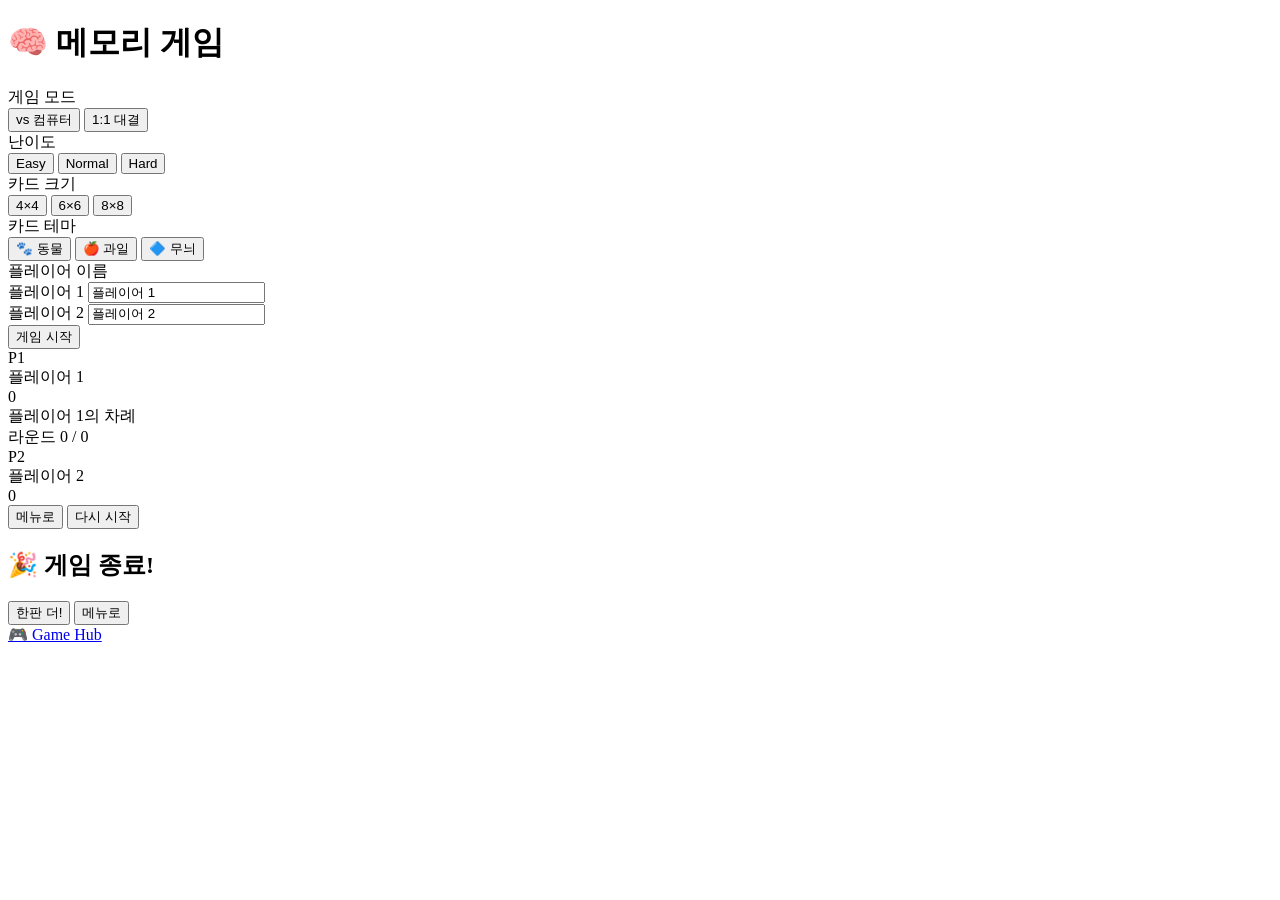
==== index.html @ 32e90b28 "fix: keep Game Hub link visible in game UI" ====
<!DOCTYPE html>
<html lang="ko">
<head>
    <meta charset="UTF-8">
    <meta name="viewport" content="width=device-width, initial-scale=1.0, maximum-scale=1.0, user-scalable=no">
    <meta name="theme-color" content="#302b63">
    <meta name="apple-mobile-web-app-capable" content="yes">
    <meta name="apple-mobile-web-app-status-bar-style" content="black-translucent">
    <meta name="apple-mobile-web-app-title" content="메모리 게임">
    <link rel="manifest" href="manifest.json">
    <link rel="apple-touch-icon" href="icons/icon-192.png">
    <title>Memory Game - 메모리 게임</title>
    <link rel="stylesheet" href="css/style.css">
</head>
<body>
    <div id="app">
        <!-- Setup Screen -->
        <div id="setup-screen" class="screen active">
            <h1>🧠 메모리 게임</h1>
            <div class="setup-container">
                <div class="setup-group">
                    <label>게임 모드</label>
                    <div class="btn-group" id="mode-select">
                        <button class="btn-option selected" data-value="ai">vs 컴퓨터</button>
                        <button class="btn-option" data-value="pvp">1:1 대결</button>
                    </div>
                </div>

                <div class="setup-group" id="difficulty-group">
                    <label>난이도</label>
                    <div class="btn-group" id="difficulty-select">
                        <button class="btn-option" data-value="easy">Easy</button>
                        <button class="btn-option selected" data-value="normal">Normal</button>
                        <button class="btn-option" data-value="hard">Hard</button>
                    </div>
                </div>

                <div class="setup-group">
                    <label>카드 크기</label>
                    <div class="btn-group" id="grid-select">
                        <button class="btn-option" data-value="4">4×4</button>
                        <button class="btn-option selected" data-value="6">6×6</button>
                        <button class="btn-option" data-value="8">8×8</button>
                    </div>
                </div>

                <div class="setup-group">
                    <label>카드 테마</label>
                    <div class="btn-group" id="theme-select">
                        <button class="btn-option selected" data-value="animals">🐾 동물</button>
                        <button class="btn-option" data-value="fruits">🍎 과일</button>
                        <button class="btn-option" data-value="patterns">🔷 무늬</button>
                    </div>
                </div>

                <div class="setup-group">
                    <label>플레이어 이름</label>
                    <div class="player-name-inputs">
                        <div class="name-field">
                            <span>플레이어 1</span>
                            <input type="text" id="player1-name" value="플레이어 1" maxlength="12">
                        </div>
                        <div class="name-field" id="player2-name-field">
                            <span>플레이어 2</span>
                            <input type="text" id="player2-name" value="플레이어 2" maxlength="12">
                        </div>
                    </div>
                </div>

                <button id="start-game" class="btn-start">게임 시작</button>
            </div>
        </div>

        <!-- Game Screen -->
        <div id="game-screen" class="screen">
            <div class="game-header">
                <div class="player-info" id="player1-info">
                    <div class="player-score-label">P1</div>
                    <div class="player-name-display" id="display-name-p1">플레이어 1</div>
                    <div class="player-score" id="score-p1">0</div>
                </div>
                <div class="game-status" id="game-status">
                    <div class="turn-indicator" id="turn-indicator">플레이어 1의 차례</div>
                    <div class="round-info" id="round-info">라운드 0 / 0</div>
                </div>
                <div class="player-info" id="player2-info">
                    <div class="player-score-label">P2</div>
                    <div class="player-name-display" id="display-name-p2">플레이어 2</div>
                    <div class="player-score" id="score-p2">0</div>
                </div>
            </div>

            <div class="game-board-container">
                <div class="game-board" id="game-board"></div>
            </div>

            <div class="game-footer">
                <button id="back-to-menu" class="btn-secondary">메뉴로</button>
                <button id="restart-game" class="btn-secondary">다시 시작</button>
            </div>
        </div>

        <!-- Result Screen -->
        <div id="result-screen" class="screen">
            <div class="result-container">
                <h2 id="result-title">🎉 게임 종료!</h2>
                <div id="result-content"></div>
                <div class="result-buttons">
                    <button id="play-again" class="btn-start">한판 더!</button>
                    <button id="back-to-menu-result" class="btn-secondary">메뉴로</button>
                </div>
            </div>
        </div>
        <a class="game-hub-link" href="https://fiverocksgames.github.io/game-hub/">🎮 Game Hub</a>
    </div>

    <script src="js/themes.js"></script>
    <script src="js/ai.js"></script>
    <script src="js/game.js"></script>

    <script src="js/app.js"></script>
</body>
</html>
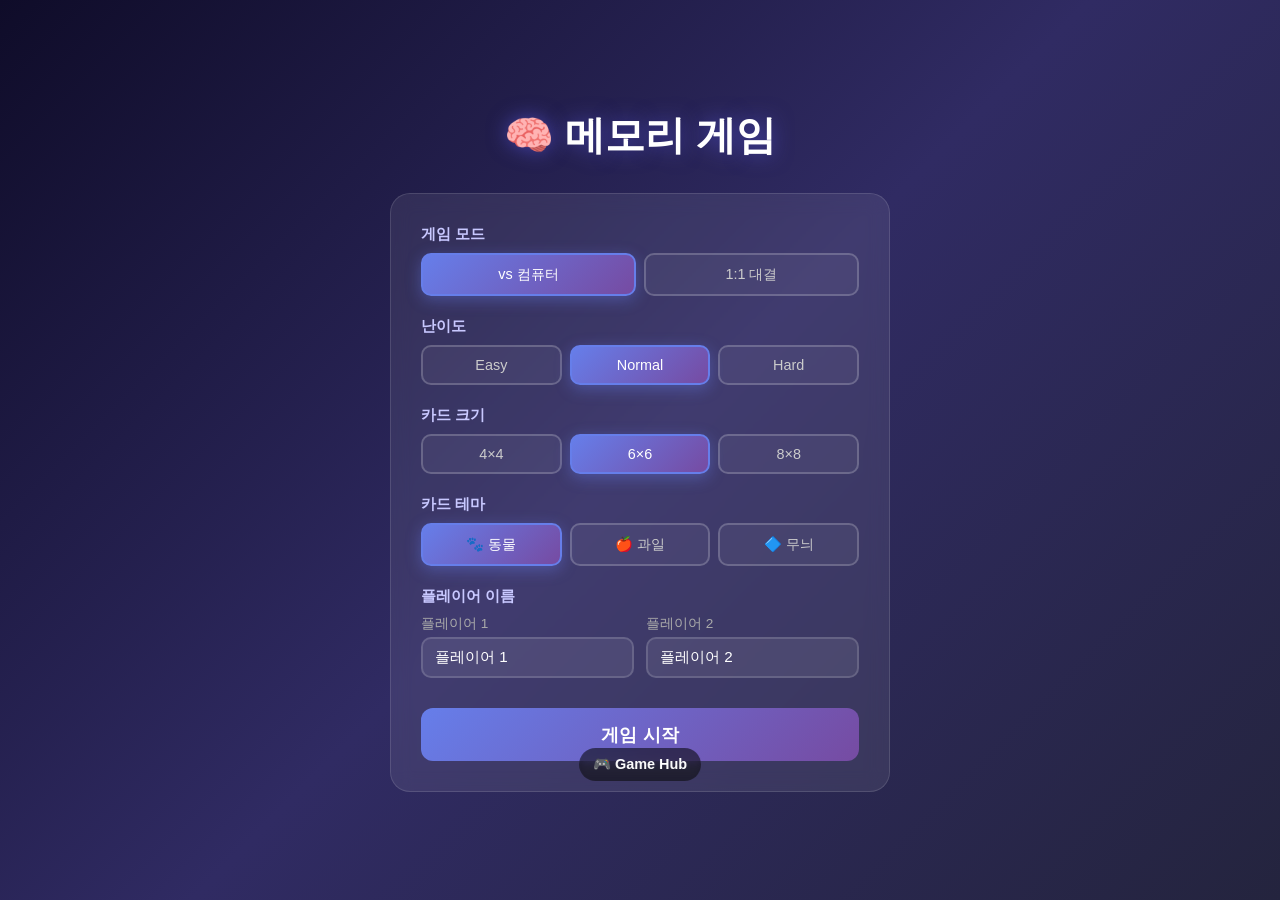
==== commit f0672a57: "deploy: place Game Hub link below start button" ====
--- a/index.html
+++ b/index.html
@@ -68,7 +68,8 @@
                 </div>
 
                 <button id="start-game" class="btn-start">게임 시작</button>
-            </div>
+                <a class="game-hub-link" href="https://fiverocksgames.github.io/game-hub/">🎮 Game Hub</a>
+</div>
         </div>
 
         <!-- Game Screen -->
@@ -111,8 +112,7 @@
                 </div>
             </div>
         </div>
-        <a class="game-hub-link" href="https://fiverocksgames.github.io/game-hub/">🎮 Game Hub</a>
-    </div>
+</div>
 
     <script src="js/themes.js"></script>
     <script src="js/ai.js"></script>
--- a/css/style.css
+++ b/css/style.css
@@ -0,0 +1,470 @@
+* {
+    margin: 0;
+    padding: 0;
+    box-sizing: border-box;
+}
+
+body {
+    font-family: 'Segoe UI', Tahoma, Geneva, Verdana, sans-serif;
+    background: linear-gradient(135deg, #0f0c29, #302b63, #24243e);
+    min-height: 100vh;
+    display: flex;
+    justify-content: center;
+    align-items: center;
+    color: #fff;
+}
+
+#app {
+    width: 100%;
+    max-width: 900px;
+    padding: 20px;
+}
+
+/* Screens */
+.screen {
+    display: none;
+}
+
+.screen.active {
+    display: block;
+}
+
+/* Setup Screen */
+#setup-screen h1 {
+    text-align: center;
+    font-size: 2.5rem;
+    margin-bottom: 30px;
+    text-shadow: 0 0 20px rgba(100, 100, 255, 0.5);
+}
+
+.setup-container {
+    background: rgba(255, 255, 255, 0.08);
+    border-radius: 20px;
+    padding: 30px;
+    backdrop-filter: blur(10px);
+    border: 1px solid rgba(255, 255, 255, 0.12);
+    max-width: 500px;
+    margin: 0 auto;
+}
+
+.setup-group {
+    margin-bottom: 20px;
+}
+
+.setup-group label {
+    display: block;
+    font-weight: 600;
+    margin-bottom: 8px;
+    font-size: 0.95rem;
+    color: #c8c8ff;
+}
+
+.btn-group {
+    display: flex;
+    gap: 8px;
+    flex-wrap: wrap;
+}
+
+.btn-option {
+    flex: 1;
+    min-width: 60px;
+    padding: 10px 16px;
+    border: 2px solid rgba(255, 255, 255, 0.2);
+    border-radius: 10px;
+    background: rgba(255, 255, 255, 0.05);
+    color: #ccc;
+    font-size: 0.9rem;
+    cursor: pointer;
+    transition: all 0.2s;
+    font-weight: 500;
+}
+
+.btn-option:hover {
+    background: rgba(255, 255, 255, 0.12);
+    border-color: rgba(255, 255, 255, 0.4);
+}
+
+.btn-option.selected {
+    background: linear-gradient(135deg, #667eea, #764ba2);
+    border-color: #667eea;
+    color: #fff;
+    box-shadow: 0 4px 15px rgba(102, 126, 234, 0.4);
+}
+
+.player-name-inputs {
+    display: flex;
+    gap: 12px;
+}
+
+.name-field {
+    flex: 1;
+}
+
+.name-field span {
+    display: block;
+    font-size: 0.85rem;
+    color: #aaa;
+    margin-bottom: 4px;
+}
+
+.name-field input {
+    width: 100%;
+    padding: 10px 12px;
+    border-radius: 10px;
+    border: 2px solid rgba(255, 255, 255, 0.15);
+    background: rgba(255, 255, 255, 0.08);
+    color: #fff;
+    font-size: 0.95rem;
+    outline: none;
+    transition: border-color 0.2s;
+}
+
+.name-field input:focus {
+    border-color: #667eea;
+}
+
+.btn-start {
+    width: 100%;
+    padding: 14px;
+    border: none;
+    border-radius: 12px;
+    background: linear-gradient(135deg, #667eea, #764ba2);
+    color: #fff;
+    font-size: 1.15rem;
+    font-weight: 700;
+    cursor: pointer;
+    transition: transform 0.15s, box-shadow 0.2s;
+    margin-top: 10px;
+}
+
+.btn-start:hover {
+    transform: translateY(-2px);
+    box-shadow: 0 8px 25px rgba(102, 126, 234, 0.5);
+}
+
+.btn-start:active {
+    transform: translateY(0);
+}
+
+.btn-secondary {
+    padding: 10px 24px;
+    border: 2px solid rgba(255, 255, 255, 0.25);
+    border-radius: 10px;
+    background: rgba(255, 255, 255, 0.06);
+    color: #ccc;
+    font-size: 0.95rem;
+    cursor: pointer;
+    transition: all 0.2s;
+    font-weight: 500;
+}
+
+.btn-secondary:hover {
+    background: rgba(255, 255, 255, 0.12);
+    border-color: rgba(255, 255, 255, 0.4);
+    color: #fff;
+}
+
+/* Game Screen */
+.game-header {
+    display: flex;
+    justify-content: space-between;
+    align-items: center;
+    margin-bottom: 20px;
+    gap: 20px;
+}
+
+.player-info {
+    text-align: center;
+    min-width: 120px;
+    padding: 12px 16px;
+    border-radius: 14px;
+    background: rgba(255, 255, 255, 0.06);
+    border: 2px solid transparent;
+    transition: all 0.3s;
+}
+
+.player-info.active-turn {
+    border-color: #667eea;
+    background: rgba(102, 126, 234, 0.15);
+    box-shadow: 0 0 20px rgba(102, 126, 234, 0.2);
+}
+
+.player-score-label {
+    font-size: 0.75rem;
+    text-transform: uppercase;
+    letter-spacing: 1px;
+    color: #888;
+}
+
+.player-name-display {
+    font-weight: 700;
+    font-size: 1.05rem;
+    margin: 4px 0;
+}
+
+.player-score {
+    font-size: 1.8rem;
+    font-weight: 800;
+    background: linear-gradient(135deg, #667eea, #764ba2);
+    -webkit-background-clip: text;
+    -webkit-text-fill-color: transparent;
+    background-clip: text;
+}
+
+.game-status {
+    text-align: center;
+    flex: 1;
+}
+
+.turn-indicator {
+    font-size: 1.1rem;
+    font-weight: 600;
+    margin-bottom: 4px;
+}
+
+.round-info {
+    font-size: 0.85rem;
+    color: #aaa;
+}
+
+/* Game Board */
+.game-board-container {
+    display: flex;
+    justify-content: center;
+    margin-bottom: 20px;
+    width: 100%;
+}
+
+.game-board {
+    display: grid;
+    gap: 8px;
+    justify-content: center;
+    width: 100%;
+    max-width: 100%;
+}
+
+.game-board[data-size="4"] {
+    grid-template-columns: repeat(4, 1fr);
+}
+
+.game-board[data-size="6"] {
+    grid-template-columns: repeat(6, 1fr);
+}
+
+.game-board[data-size="8"] {
+    grid-template-columns: repeat(8, 1fr);
+}
+
+
+/* Card */
+.card {
+    position: relative;
+    aspect-ratio: 1;
+    border-radius: 10px;
+    cursor: pointer;
+    transition: transform 0.3s, box-shadow 0.3s;
+    transform-style: preserve-3d;
+    min-width: 0;
+}
+
+.card:hover {
+    transform: translateY(-4px) scale(1.03);
+    box-shadow: 0 10px 30px rgba(0, 0, 0, 0.4);
+    z-index: 2;
+}
+
+.card .card-face {
+    position: absolute;
+    top: 0;
+    left: 0;
+    width: 100%;
+    height: 100%;
+    border-radius: 14px;
+    backface-visibility: hidden;
+    display: flex;
+    justify-content: center;
+    align-items: center;
+    font-size: 2.4rem;
+    font-weight: 700;
+    transition: background 0.3s;
+}
+
+.card .card-back {
+    background: linear-gradient(135deg, #667eea, #764ba2);
+    border: 2px solid rgba(255, 255, 255, 0.2);
+    box-shadow: inset 0 0 30px rgba(0, 0, 0, 0.3);
+}
+
+.card .card-back::after {
+    content: '?';
+    font-size: 2.8rem;
+    color: rgba(255, 255, 255, 0.6);
+    font-weight: 800;
+}
+
+.card .card-front {
+    background: rgba(30, 30, 60, 0.9);
+    border: 2px solid rgba(255, 255, 255, 0.25);
+    transform: rotateY(180deg);
+    backdrop-filter: blur(5px);
+}
+
+.card.flipped {
+    transform: rotateY(180deg);
+}
+
+.card.matched {
+    transform: rotateY(180deg);
+    pointer-events: none;
+}
+
+.card.matched .card-front {
+    border-color: #4ade80;
+    box-shadow: 0 0 20px rgba(74, 222, 128, 0.4);
+    background: rgba(74, 222, 128, 0.15);
+}
+
+.card.wrong {
+    animation: shake 0.4s ease;
+}
+
+.card.ai-card .card-back {
+    background: linear-gradient(135deg, #f093fb, #f5576c);
+}
+
+@keyframes shake {
+    0%, 100% { transform: rotateY(180deg) translateX(0); }
+    25% { transform: rotateY(180deg) translateX(-6px); }
+    75% { transform: rotateY(180deg) translateX(6px); }
+}
+
+/* Card size adjustments by grid - large emoji to fill cards */
+.game-board[data-size="4"] .card .card-face {
+    font-size: 5rem;
+}
+.game-board[data-size="4"] .card .card-back::after {
+    font-size: 5rem;
+}
+
+.game-board[data-size="6"] .card .card-face {
+    font-size: 3.5rem;
+}
+.game-board[data-size="6"] .card .card-back::after {
+    font-size: 3.8rem;
+}
+
+.game-board[data-size="8"] .card .card-face {
+    font-size: 2.6rem;
+}
+.game-board[data-size="8"] .card .card-back::after {
+    font-size: 2.8rem;
+}
+
+/* Result Screen */
+.result-container {
+    text-align: center;
+    background: rgba(255, 255, 255, 0.08);
+    border-radius: 20px;
+    padding: 40px;
+    backdrop-filter: blur(10px);
+    border: 1px solid rgba(255, 255, 255, 0.12);
+    max-width: 500px;
+    margin: 0 auto;
+}
+
+#result-title {
+    font-size: 2rem;
+    margin-bottom: 20px;
+}
+
+#result-content {
+    font-size: 1.1rem;
+    line-height: 1.8;
+    margin-bottom: 30px;
+}
+
+.result-buttons {
+    display: flex;
+    gap: 12px;
+    justify-content: center;
+}
+
+.result-buttons .btn-start {
+    width: auto;
+    padding: 12px 32px;
+    margin-top: 0;
+}
+
+/* Game Footer */
+.game-footer {
+    display: flex;
+    justify-content: center;
+    gap: 12px;
+    margin-top: 10px;
+}
+
+/* Responsive */
+@media (max-width: 700px) {
+    .game-board[data-size="4"] .card .card-face {
+        font-size: 2.2rem;
+    }
+    .game-board[data-size="4"] .card .card-back::after {
+        font-size: 2.4rem;
+    }
+    .game-board[data-size="6"] .card .card-face {
+        font-size: 1.6rem;
+    }
+    .game-board[data-size="6"] .card .card-back::after {
+        font-size: 1.8rem;
+    }
+    .game-board[data-size="8"] .card .card-face {
+        font-size: 1.3rem;
+    }
+    .game-board[data-size="8"] .card .card-back::after {
+        font-size: 1.4rem;
+    }
+    .game-board {
+        gap: 5px;
+    }
+    .game-board {
+        max-width: 100%;
+    }
+    .player-info {
+        min-width: 80px;
+        padding: 8px 10px;
+    }
+    .player-score {
+        font-size: 1.4rem;
+    }
+    .game-header {
+        gap: 10px;
+    }
+    .player-name-inputs {
+        flex-direction: column;
+    }
+}
+
+/* Game Hub link */
+.game-hub-link {
+    position: fixed;
+    left: 50%;
+    bottom: max(10px, env(safe-area-inset-bottom));
+    transform: translateX(-50%);
+    z-index: 1000;
+    display: inline-flex;
+    align-items: center;
+    justify-content: center;
+    padding: 8px 14px;
+    border-radius: 999px;
+    background: rgba(0, 0, 0, 0.55);
+    color: #fff;
+    text-decoration: none;
+    font-size: 0.9rem;
+    font-weight: 700;
+    backdrop-filter: blur(6px);
+    -webkit-backdrop-filter: blur(6px);
+}
+
+.game-hub-link:hover {
+    background: rgba(0, 0, 0, 0.72);
+}
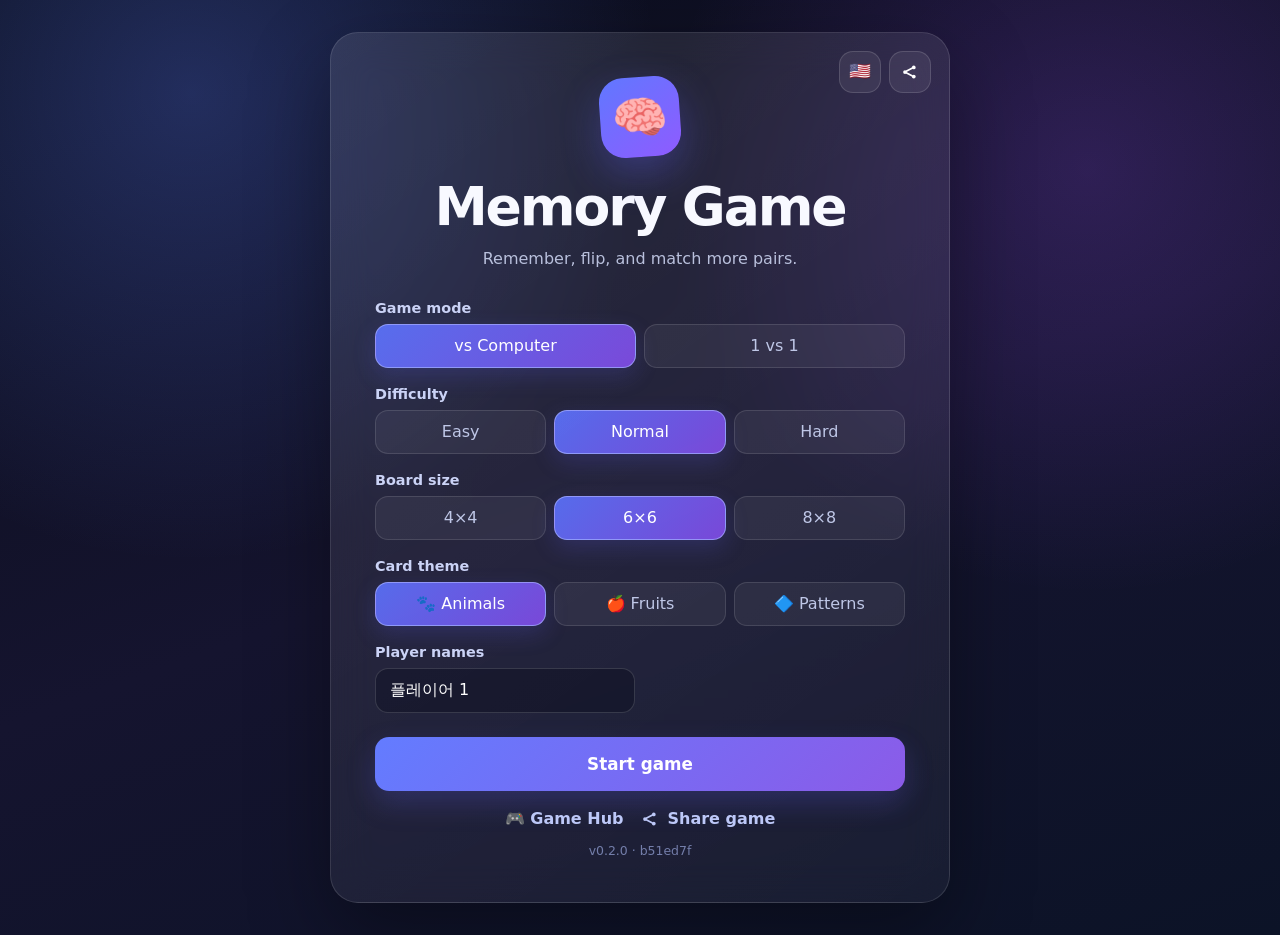
==== commit 936f73fc: "deploy: fiverocks-dev/memory-game@b51ed7f7a5db4e93268ad10013d76d284c2ab75d" ====
--- a/index.html
+++ b/index.html
@@ -1,123 +1,35 @@
-<!DOCTYPE html>
-<html lang="ko">
-<head>
-    <meta charset="UTF-8">
-    <meta name="viewport" content="width=device-width, initial-scale=1.0, maximum-scale=1.0, user-scalable=no">
-    <meta name="theme-color" content="#302b63">
-    <meta name="apple-mobile-web-app-capable" content="yes">
-    <meta name="apple-mobile-web-app-status-bar-style" content="black-translucent">
-    <meta name="apple-mobile-web-app-title" content="메모리 게임">
-    <link rel="manifest" href="manifest.json">
-    <link rel="apple-touch-icon" href="icons/icon-192.png">
-    <title>Memory Game - 메모리 게임</title>
-    <link rel="stylesheet" href="css/style.css">
-</head>
-<body>
-    <div id="app">
-        <!-- Setup Screen -->
-        <div id="setup-screen" class="screen active">
-            <h1>🧠 메모리 게임</h1>
-            <div class="setup-container">
-                <div class="setup-group">
-                    <label>게임 모드</label>
-                    <div class="btn-group" id="mode-select">
-                        <button class="btn-option selected" data-value="ai">vs 컴퓨터</button>
-                        <button class="btn-option" data-value="pvp">1:1 대결</button>
-                    </div>
-                </div>
-
-                <div class="setup-group" id="difficulty-group">
-                    <label>난이도</label>
-                    <div class="btn-group" id="difficulty-select">
-                        <button class="btn-option" data-value="easy">Easy</button>
-                        <button class="btn-option selected" data-value="normal">Normal</button>
-                        <button class="btn-option" data-value="hard">Hard</button>
-                    </div>
-                </div>
-
-                <div class="setup-group">
-                    <label>카드 크기</label>
-                    <div class="btn-group" id="grid-select">
-                        <button class="btn-option" data-value="4">4×4</button>
-                        <button class="btn-option selected" data-value="6">6×6</button>
-                        <button class="btn-option" data-value="8">8×8</button>
-                    </div>
-                </div>
-
-                <div class="setup-group">
-                    <label>카드 테마</label>
-                    <div class="btn-group" id="theme-select">
-                        <button class="btn-option selected" data-value="animals">🐾 동물</button>
-                        <button class="btn-option" data-value="fruits">🍎 과일</button>
-                        <button class="btn-option" data-value="patterns">🔷 무늬</button>
-                    </div>
-                </div>
-
-                <div class="setup-group">
-                    <label>플레이어 이름</label>
-                    <div class="player-name-inputs">
-                        <div class="name-field">
-                            <span>플레이어 1</span>
-                            <input type="text" id="player1-name" value="플레이어 1" maxlength="12">
-                        </div>
-                        <div class="name-field" id="player2-name-field">
-                            <span>플레이어 2</span>
-                            <input type="text" id="player2-name" value="플레이어 2" maxlength="12">
-                        </div>
-                    </div>
-                </div>
-
-                <button id="start-game" class="btn-start">게임 시작</button>
-                <a class="game-hub-link" href="https://fiverocksgames.github.io/game-hub/">🎮 Game Hub</a>
-</div>
-        </div>
-
-        <!-- Game Screen -->
-        <div id="game-screen" class="screen">
-            <div class="game-header">
-                <div class="player-info" id="player1-info">
-                    <div class="player-score-label">P1</div>
-                    <div class="player-name-display" id="display-name-p1">플레이어 1</div>
-                    <div class="player-score" id="score-p1">0</div>
-                </div>
-                <div class="game-status" id="game-status">
-                    <div class="turn-indicator" id="turn-indicator">플레이어 1의 차례</div>
-                    <div class="round-info" id="round-info">라운드 0 / 0</div>
-                </div>
-                <div class="player-info" id="player2-info">
-                    <div class="player-score-label">P2</div>
-                    <div class="player-name-display" id="display-name-p2">플레이어 2</div>
-                    <div class="player-score" id="score-p2">0</div>
-                </div>
-            </div>
-
-            <div class="game-board-container">
-                <div class="game-board" id="game-board"></div>
-            </div>
-
-            <div class="game-footer">
-                <button id="back-to-menu" class="btn-secondary">메뉴로</button>
-                <button id="restart-game" class="btn-secondary">다시 시작</button>
-            </div>
-        </div>
-
-        <!-- Result Screen -->
-        <div id="result-screen" class="screen">
-            <div class="result-container">
-                <h2 id="result-title">🎉 게임 종료!</h2>
-                <div id="result-content"></div>
-                <div class="result-buttons">
-                    <button id="play-again" class="btn-start">한판 더!</button>
-                    <button id="back-to-menu-result" class="btn-secondary">메뉴로</button>
-                </div>
-            </div>
-        </div>
-</div>
-
-    <script src="js/themes.js"></script>
-    <script src="js/ai.js"></script>
-    <script src="js/game.js"></script>
-
-    <script src="js/app.js"></script>
-</body>
-</html>+<!doctype html>
+<html lang="ko">
+  <head>
+    <meta charset="UTF-8" />
+    <meta name="viewport" content="width=device-width, initial-scale=1.0, viewport-fit=cover" />
+    <meta name="theme-color" content="#15142f" />
+    <meta name="description" content="기억하고, 뒤집고, 더 많이 맞춰보세요. 컴퓨터 또는 친구와 즐기는 Memory Game." />
+    <link rel="canonical" href="https://fiverocksgames.github.io/memory-game/" />
+    <meta property="og:title" content="메모리 게임 | Memory Game" />
+    <meta property="og:description" content="기억하고, 뒤집고, 더 많이 맞춰보세요. 컴퓨터 또는 친구와 즐기는 Memory Game." />
+    <meta property="og:type" content="website" />
+    <meta property="og:url" content="https://fiverocksgames.github.io/memory-game/" />
+    <meta property="og:image" content="https://fiverocksgames.github.io/memory-game/og-memory-game-v1.png" />
+    <meta property="og:image:width" content="1200" />
+    <meta property="og:image:height" content="630" />
+    <meta property="og:image:alt" content="Memory Game preview with matching cards" />
+    <meta name="twitter:card" content="summary_large_image" />
+    <meta name="twitter:title" content="메모리 게임 | Memory Game" />
+    <meta name="twitter:description" content="기억하고, 뒤집고, 더 많이 맞춰보세요. 컴퓨터 또는 친구와 즐기는 Memory Game." />
+    <meta name="twitter:image" content="https://fiverocksgames.github.io/memory-game/og-memory-game-v1.png" />
+    <meta name="apple-mobile-web-app-capable" content="yes" />
+    <meta name="apple-mobile-web-app-status-bar-style" content="black-translucent" />
+    <meta name="apple-mobile-web-app-title" content="Memory Game" />
+    <link rel="manifest" href="./assets/manifest-Bp7WjCGY.json" />
+    <link rel="apple-touch-icon" href="./assets/icon-192-B2VyLwMa.png" />
+    <title>메모리 게임 | Memory Game</title>
+    <script type="module" crossorigin src="./assets/index-DKji8MM1.js"></script>
+    <link rel="stylesheet" crossorigin href="./assets/index-eIyuKbNm.css">
+  <script>window.__MEMORY_GAME_RELEASE__ = {"version":"v0.2.0","sourceSha":"b51ed7f7a5db4e93268ad10013d76d284c2ab75d"};</script>
+</head>
+  <body>
+    <div id="root"></div>+
+  </body>
+</html>
--- a/assets/index-eIyuKbNm.css
+++ b/assets/index-eIyuKbNm.css
@@ -0,0 +1 @@
+:root{color:#f7f8ff;font-synthesis:none;text-rendering:optimizelegibility;background:#0b1020;font-family:Inter,ui-rounded,Segoe UI,system-ui,-apple-system,sans-serif}*{box-sizing:border-box}html,body,#root{min-height:100%;margin:0}html,body{min-height:100dvh}body{color:#f8f9ff;background:radial-gradient(circle at 15% 10%,#5c7eff47,#0000 34%),radial-gradient(circle at 85% 18%,#a052ff33,#0000 32%),linear-gradient(160deg,#0a0d1b 0%,#15142f 52%,#0c1327 100%);min-width:320px;min-height:100vh}button,input{font:inherit}button{-webkit-tap-highlight-color:transparent}button:focus-visible,input:focus-visible,a:focus-visible{outline-offset:3px;outline:3px solid #82a6ffbf}.app-shell{flex-direction:column;justify-content:center;width:min(100%,1080px);min-height:100dvh;margin:0 auto;padding:clamp(16px,3vw,32px);display:flex}.glass-card{-webkit-backdrop-filter:blur(20px);backdrop-filter:blur(20px);background:linear-gradient(145deg,#ffffff1a,#ffffff0b);border:1px solid #ffffff1f;border-radius:28px;position:relative;box-shadow:0 30px 80px #0000005c}.lobby-card{width:min(100%,620px);margin:auto;padding:clamp(24px,5vw,44px)}.top-actions{z-index:4;gap:8px;display:flex;position:absolute;top:18px;right:18px}.icon-button{color:#fff;cursor:pointer;background:#ffffff12;border:1px solid #ffffff24;border-radius:14px;place-items:center;width:42px;height:42px;padding:0;font-size:1.1rem;line-height:1;transition:transform .18s,background .18s;display:grid}.icon-button:hover{background:#ffffff21;transform:translateY(-2px)}.language-selector{position:relative}.language-menu{background:#11142af7;border:1px solid #ffffff21;border-radius:16px;width:210px;padding:8px;position:absolute;top:50px;right:0;box-shadow:0 18px 44px #0000006b}.language-menu button{color:#dfe5ff;cursor:pointer;text-align:left;background:0 0;border:0;border-radius:10px;align-items:center;gap:10px;width:100%;padding:10px 12px;display:flex}.language-menu button:hover,.language-menu button.active{color:#fff;background:#7184ff2e}.hero-mark{background:linear-gradient(145deg,#6078ff,#8f5bff);border-radius:24px;place-items:center;width:80px;height:80px;margin:0 auto 18px;font-size:2.8rem;display:grid;transform:rotate(-4deg);box-shadow:0 16px 40px #6264ff52}h1,h2,p{margin-top:0}.lobby-card h1,.result-card h1{text-align:center;letter-spacing:-.04em;margin-bottom:8px;font-size:clamp(2rem,7vw,3.35rem)}.subtitle{text-align:center;color:#b9c0dc;margin-bottom:28px;line-height:1.6}.settings-grid{gap:18px;display:grid}.setting>label{color:#cbd3f6;margin-bottom:8px;font-size:.9rem;font-weight:700;display:block}.segment{grid-auto-columns:1fr;grid-auto-flow:column;gap:8px;display:grid}.segment button{color:#bfc7e7;cursor:pointer;background:#ffffff0e;border:1px solid #ffffff1f;border-radius:13px;min-height:44px;transition:transform .16s,border-color .16s,background .16s,color .16s}.segment button:hover{border-color:#96a5ff7a;transform:translateY(-1px)}.segment button.selected{color:#fff;background:linear-gradient(135deg,#5c75ffe6,#844eeae6);border-color:#a4aeffb8;box-shadow:0 8px 22px #5253d33d}.name-grid{grid-template-columns:repeat(2,minmax(0,1fr));gap:10px;display:grid}.name-grid input{color:#fff;background:#04081852;border:1px solid #ffffff24;border-radius:13px;width:100%;padding:12px 14px}.primary-button,.secondary-button,.danger-button,.text-button{cursor:pointer;border:0;border-radius:14px;min-height:46px;padding:0 18px;font-weight:800;transition:transform .16s,box-shadow .16s,background .16s}.primary-button{color:#fff;background:linear-gradient(135deg,#637cff,#8b5be8);box-shadow:0 12px 28px #5553d247}.primary-button:hover,.secondary-button:hover,.danger-button:hover{transform:translateY(-2px)}.secondary-button{color:#e6eaff;background:#ffffff13;border:1px solid #ffffff26}.danger-button{color:#fff;background:linear-gradient(135deg,#f35f7b,#c83f67)}.text-button{color:#b9c4ee;background:0 0}.start-button{width:100%;min-height:54px;margin-top:24px;font-size:1.05rem}.lobby-footer{flex-wrap:wrap;justify-content:center;align-items:center;gap:16px;margin-top:18px;display:flex}.lobby-footer a,.lobby-footer button{color:#bdc8f8;cursor:pointer;background:0 0;border:0;padding:0;font-weight:700;text-decoration:none}.lobby-footer a:hover,.lobby-footer button:hover{color:#fff;text-decoration:underline}.build-label{text-align:center;color:#747eaa;margin:14px 0 0;font-size:.78rem}.game-shell{grid-template-rows:auto minmax(0,1fr) auto;justify-content:stretch;gap:clamp(8px,1.8vh,18px);height:100dvh;min-height:0;display:grid;overflow:hidden}.game-header{grid-template-columns:minmax(100px,1fr) minmax(180px,1.3fr) minmax(100px,1fr);align-items:center;gap:14px;display:grid}.player-panel{background:#ffffff0d;border:1px solid #ffffff1a;border-radius:18px;justify-content:space-between;align-items:center;gap:12px;min-width:0;padding:14px 18px;transition:all .25s;display:flex}.player-panel span{white-space:nowrap;text-overflow:ellipsis;color:#c6cdea;font-weight:700;overflow:hidden}.player-panel strong{font-size:1.8rem}.player-panel.active{background:#6077ff29;border-color:#8597ff8c;transform:translateY(-2px);box-shadow:0 10px 28px #444fbe29}.game-status{text-align:center;gap:5px;display:grid}.game-status strong{font-size:clamp(.95rem,2vw,1.15rem)}.game-status span{color:#949dbc;font-size:.86rem}.board-wrap{background:#ffffff09;border:1px solid #ffffff14;border-radius:24px;place-items:center;width:100%;min-height:0;padding:clamp(6px,1.5vw,18px);display:grid;overflow:hidden}.game-board{aspect-ratio:1;gap:clamp(4px,.9vw,9px);width:min(100%,760px);height:auto;max-height:100%;display:grid}.game-board[data-size="4"]{grid-template-columns:repeat(4,1fr);max-width:620px}.game-board[data-size="6"]{grid-template-columns:repeat(6,1fr)}.game-board[data-size="8"]{grid-template-columns:repeat(8,1fr)}.memory-card{aspect-ratio:1;perspective:900px;cursor:pointer;background:0 0;border:0;border-radius:16px;padding:0}.memory-card:disabled{cursor:default}.card-inner{width:100%;height:100%;transform-style:preserve-3d;transition:transform .48s cubic-bezier(.2,.75,.2,1.08);display:block;position:relative}.memory-card.flipped .card-inner{transform:rotateY(180deg)}.card-face{backface-visibility:hidden;border:1px solid #ffffff24;border-radius:clamp(8px,1.6vw,16px);place-items:center;display:grid;position:absolute;inset:0;box-shadow:0 8px 18px #0003}.card-back{color:#ffffff9e;background:linear-gradient(145deg,#ffffff1f,#0000 45%),linear-gradient(135deg,#5269e8,#7446c8);font-size:clamp(1rem,4vw,2.8rem);font-weight:900}.card-front{background:linear-gradient(145deg,#21264cfa,#12162ffa);line-height:1;overflow:hidden;transform:rotateY(180deg)}.game-board[data-size="4"] .card-front{font-size:clamp(3rem,18vw,7.5rem)}.game-board[data-size="6"] .card-front{font-size:clamp(2.35rem,12vw,5.5rem)}.game-board[data-size="8"] .card-front{font-size:clamp(1.8rem,8.5vw,4.2rem)}.memory-card.matched .card-front{border-color:#63e7aab8;animation:.52s matchedPulse;box-shadow:0 0 0 2px #63e7aa21,0 0 28px #40d69733}@keyframes matchedPulse{50%{transform:rotateY(180deg)scale(1.08)}}.game-actions{padding-bottom:max(8px, env(safe-area-inset-bottom));justify-content:center;gap:10px;display:flex}.result-card{text-align:center;width:min(100%,560px);margin:auto;padding:clamp(28px,5vw,48px)}.result-orb{background:#ffffff14;border-radius:50%;place-items:center;width:88px;height:88px;margin:0 auto 18px;font-size:2.7rem;display:grid;box-shadow:inset 0 0 0 1px #ffffff1f}.eyebrow{text-transform:uppercase;letter-spacing:.14em;color:#8994c4;margin-bottom:8px;font-size:.76rem;font-weight:800}.final-score{grid-template-columns:1fr auto 1fr;align-items:end;gap:18px;margin:30px 0 14px;display:grid}.final-score div{gap:4px;display:grid}.final-score span{color:#adb6da;text-overflow:ellipsis;font-weight:700;overflow:hidden}.final-score strong{font-size:clamp(2.6rem,9vw,4.8rem);line-height:1}.final-score b{color:#717ba4;padding-bottom:8px;font-size:2rem}.result-meta{color:#8f99bd}.result-actions{grid-template-columns:1fr 1fr;gap:10px;margin-top:28px;display:grid}.result-actions .text-button{grid-column:1/-1}.modal-backdrop{z-index:20;-webkit-backdrop-filter:blur(9px);backdrop-filter:blur(9px);background:#03050fad;place-items:center;padding:20px;animation:.16s fadeIn;display:grid;position:fixed;inset:0}.confirm-dialog{text-align:center;background:#171a34;border:1px solid #ffffff24;border-radius:24px;width:min(100%,420px);padding:28px;animation:.2s popIn;box-shadow:0 30px 90px #00000080}.confirm-icon{margin-bottom:10px;font-size:2rem}.confirm-dialog h2{margin-bottom:10px}.confirm-dialog p{color:#afb7d6;line-height:1.55}.confirm-actions{grid-template-columns:1fr 1fr;gap:10px;margin-top:22px;display:grid}.toast{z-index:30;left:50%;bottom:max(24px, env(safe-area-inset-bottom));color:#fff;white-space:nowrap;background:#12162bf5;border:1px solid #ffffff24;border-radius:999px;padding:11px 16px;font-weight:700;position:fixed;transform:translate(-50%);box-shadow:0 12px 32px #00000059}@keyframes fadeIn{0%{opacity:0}}@keyframes popIn{0%{opacity:0;transform:translateY(8px)scale(.97)}}@media (width<=640px){.app-shell{padding:10px 12px}.game-shell,.game-header{gap:8px}.game-status{gap:2px}.game-status strong{font-size:.95rem}.game-status span{font-size:.78rem}.game-actions{padding-bottom:max(4px, env(safe-area-inset-bottom));gap:8px}.game-actions .secondary-button{min-height:42px}.lobby-card{border-radius:24px;padding:72px 18px 22px}.name-grid{grid-template-columns:1fr}.game-header{grid-template-columns:1fr 1fr}.game-status{order:3;grid-area:2/1/auto/-1}.player-panel{padding:10px 12px}.player-panel strong{font-size:1.45rem}.board-wrap{border-radius:18px;padding:6px}.game-board{width:100%;height:auto;max-height:100%}.game-actions .secondary-button{flex:1}.segment{gap:5px}.segment button{padding-inline:6px;font-size:.98rem;font-weight:700}}@media (prefers-reduced-motion:reduce){*,:before,:after{scroll-behavior:auto!important;transition-duration:.01ms!important;animation-duration:.01ms!important;animation-iteration-count:1!important}}@media (width<=640px) and (height<=760px){.game-shell{padding-top:6px;padding-bottom:6px}.player-panel{padding:8px 10px}.player-panel strong{font-size:1.25rem}.game-status strong{font-size:.88rem}.game-status span{font-size:.72rem}.game-actions .secondary-button{min-height:38px;padding-inline:12px}}.share-icon{fill:currentColor;stroke:currentColor;stroke-width:2.1px;stroke-linecap:round;stroke-linejoin:round;width:20px;height:20px;margin:0;display:block;overflow:visible}.share-icon circle{stroke:none}.share-action-button{justify-content:center;align-items:center;gap:8px;display:inline-flex}
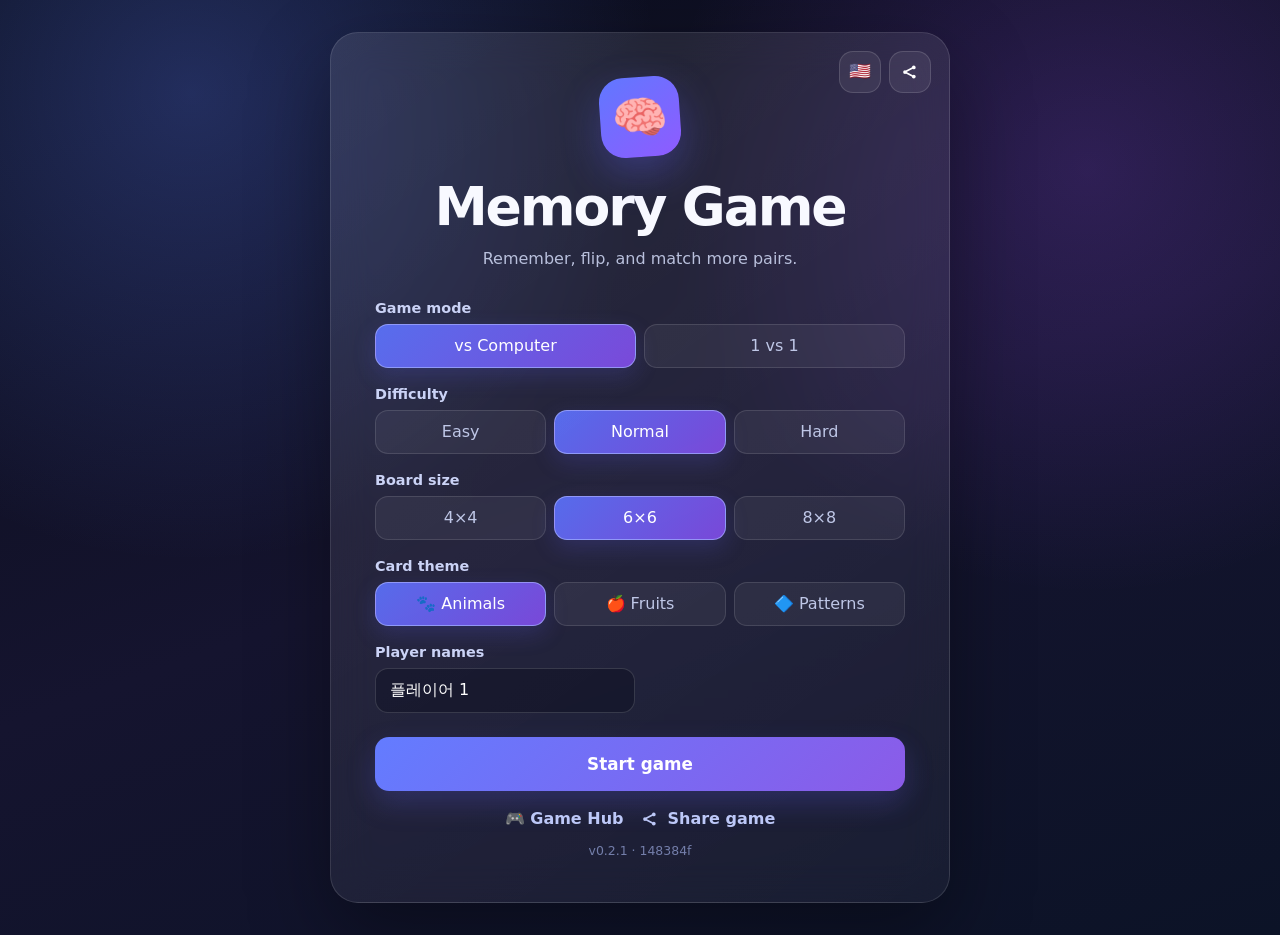
==== commit 28fa604a: "deploy: fiverocks-dev/memory-game@148384fee3be29767a33fba3cd9cb3a5c0455f1d" ====
--- a/index.html
+++ b/index.html
@@ -24,9 +24,9 @@
     <link rel="manifest" href="./assets/manifest-Bp7WjCGY.json" />
     <link rel="apple-touch-icon" href="./assets/icon-192-B2VyLwMa.png" />
     <title>메모리 게임 | Memory Game</title>
-    <script type="module" crossorigin src="./assets/index-DKji8MM1.js"></script>
-    <link rel="stylesheet" crossorigin href="./assets/index-eIyuKbNm.css">
-  <script>window.__MEMORY_GAME_RELEASE__ = {"version":"v0.2.0","sourceSha":"b51ed7f7a5db4e93268ad10013d76d284c2ab75d"};</script>
+    <script type="module" crossorigin src="./assets/index-XeCc8B_M.js"></script>
+    <link rel="stylesheet" crossorigin href="./assets/index-BoomgIYp.css">
+  <script>window.__MEMORY_GAME_RELEASE__ = {"version":"v0.2.1","sourceSha":"148384fee3be29767a33fba3cd9cb3a5c0455f1d"};</script>
 </head>
   <body>
     <div id="root"></div>
--- a/assets/index-BoomgIYp.css
+++ b/assets/index-BoomgIYp.css
@@ -0,0 +1 @@
+:root{color:#f7f8ff;font-synthesis:none;text-rendering:optimizelegibility;background:#0b1020;font-family:Inter,ui-rounded,Segoe UI,system-ui,-apple-system,sans-serif}*{box-sizing:border-box}html,body,#root{min-height:100%;margin:0}html,body{min-height:100dvh}body{color:#f8f9ff;background:radial-gradient(circle at 15% 10%,#5c7eff47,#0000 34%),radial-gradient(circle at 85% 18%,#a052ff33,#0000 32%),linear-gradient(160deg,#0a0d1b 0%,#15142f 52%,#0c1327 100%);min-width:320px;min-height:100vh}button,input{font:inherit}button{-webkit-tap-highlight-color:transparent}button:focus-visible,input:focus-visible,a:focus-visible{outline-offset:3px;outline:3px solid #82a6ffbf}.app-shell{flex-direction:column;justify-content:center;width:min(100%,1080px);min-height:100dvh;margin:0 auto;padding:clamp(16px,3vw,32px);display:flex}.glass-card{-webkit-backdrop-filter:blur(20px);backdrop-filter:blur(20px);background:linear-gradient(145deg,#ffffff1a,#ffffff0b);border:1px solid #ffffff1f;border-radius:28px;position:relative;box-shadow:0 30px 80px #0000005c}.lobby-card{width:min(100%,620px);margin:auto;padding:clamp(24px,5vw,44px)}.top-actions{z-index:4;gap:8px;display:flex;position:absolute;top:18px;right:18px}.icon-button{color:#fff;cursor:pointer;background:#ffffff12;border:1px solid #ffffff24;border-radius:14px;place-items:center;width:42px;height:42px;padding:0;font-size:1.1rem;line-height:1;transition:transform .18s,background .18s;display:grid}.icon-button:hover{background:#ffffff21;transform:translateY(-2px)}.language-selector{position:relative}.language-menu{background:#11142af7;border:1px solid #ffffff21;border-radius:16px;width:210px;padding:8px;position:absolute;top:50px;right:0;box-shadow:0 18px 44px #0000006b}.language-menu button{color:#dfe5ff;cursor:pointer;text-align:left;background:0 0;border:0;border-radius:10px;align-items:center;gap:10px;width:100%;padding:10px 12px;display:flex}.language-menu button:hover,.language-menu button.active{color:#fff;background:#7184ff2e}.hero-mark{background:linear-gradient(145deg,#6078ff,#8f5bff);border-radius:24px;place-items:center;width:80px;height:80px;margin:0 auto 18px;font-size:2.8rem;display:grid;transform:rotate(-4deg);box-shadow:0 16px 40px #6264ff52}h1,h2,p{margin-top:0}.lobby-card h1,.result-card h1{text-align:center;letter-spacing:-.04em;margin-bottom:8px;font-size:clamp(2rem,7vw,3.35rem)}.subtitle{text-align:center;color:#b9c0dc;margin-bottom:28px;line-height:1.6}.settings-grid{gap:18px;display:grid}.setting>label{color:#cbd3f6;margin-bottom:8px;font-size:.9rem;font-weight:700;display:block}.segment{grid-auto-columns:1fr;grid-auto-flow:column;gap:8px;display:grid}.segment button{color:#bfc7e7;cursor:pointer;background:#ffffff0e;border:1px solid #ffffff1f;border-radius:13px;min-height:44px;transition:transform .16s,border-color .16s,background .16s,color .16s}.segment button:hover{border-color:#96a5ff7a;transform:translateY(-1px)}.segment button.selected{color:#fff;background:linear-gradient(135deg,#5c75ffe6,#844eeae6);border-color:#a4aeffb8;box-shadow:0 8px 22px #5253d33d}.name-grid{grid-template-columns:repeat(2,minmax(0,1fr));gap:10px;display:grid}.name-grid input{color:#fff;background:#04081852;border:1px solid #ffffff24;border-radius:13px;width:100%;padding:12px 14px}.primary-button,.secondary-button,.danger-button,.text-button{cursor:pointer;border:0;border-radius:14px;min-height:46px;padding:0 18px;font-weight:800;transition:transform .16s,box-shadow .16s,background .16s}.primary-button{color:#fff;background:linear-gradient(135deg,#637cff,#8b5be8);box-shadow:0 12px 28px #5553d247}.primary-button:hover,.secondary-button:hover,.danger-button:hover{transform:translateY(-2px)}.secondary-button{color:#e6eaff;background:#ffffff13;border:1px solid #ffffff26}.danger-button{color:#fff;background:linear-gradient(135deg,#f35f7b,#c83f67)}.text-button{color:#b9c4ee;background:0 0}.start-button{width:100%;min-height:54px;margin-top:24px;font-size:1.05rem}.lobby-footer{flex-wrap:wrap;justify-content:center;align-items:center;gap:16px;margin-top:18px;display:flex}.lobby-footer a,.lobby-footer button{color:#bdc8f8;cursor:pointer;background:0 0;border:0;padding:0;font-weight:700;text-decoration:none}.lobby-footer a:hover,.lobby-footer button:hover{color:#fff;text-decoration:underline}.build-label{text-align:center;color:#747eaa;margin:14px 0 0;font-size:.78rem}.game-shell{grid-template-rows:auto minmax(0,1fr) auto;justify-content:stretch;gap:clamp(8px,1.8vh,18px);height:100dvh;min-height:0;display:grid;overflow:hidden}.game-header{grid-template-columns:minmax(100px,1fr) minmax(180px,1.3fr) minmax(100px,1fr);align-items:center;gap:14px;display:grid}.player-panel{background:#ffffff0d;border:1px solid #ffffff1a;border-radius:18px;justify-content:space-between;align-items:center;gap:12px;min-width:0;padding:14px 18px;transition:all .25s;display:flex}.player-panel span{white-space:nowrap;text-overflow:ellipsis;color:#c6cdea;font-weight:700;overflow:hidden}.player-panel strong{font-size:1.8rem}.player-panel.active{background:#6077ff29;border-color:#8597ff8c;transform:translateY(-2px);box-shadow:0 10px 28px #444fbe29}.game-status{text-align:center;gap:5px;display:grid}.game-status strong{font-size:clamp(.95rem,2vw,1.15rem)}.game-status span{color:#949dbc;font-size:.86rem}.board-wrap{background:#ffffff09;border:1px solid #ffffff14;border-radius:24px;place-items:center;width:100%;min-height:0;padding:clamp(6px,1.5vw,18px);display:grid;overflow:hidden}.game-board{aspect-ratio:1;gap:clamp(4px,.9vw,9px);width:min(100%,760px);height:auto;max-height:100%;display:grid}.game-board[data-size="4"]{grid-template-columns:repeat(4,1fr);max-width:620px}.game-board[data-size="6"]{grid-template-columns:repeat(6,1fr)}.game-board[data-size="8"]{grid-template-columns:repeat(8,1fr)}.memory-card{aspect-ratio:1;perspective:900px;cursor:pointer;background:0 0;border:0;border-radius:16px;padding:0}.memory-card:disabled{cursor:default}.card-inner{width:100%;height:100%;transform-style:preserve-3d;transition:transform .48s cubic-bezier(.2,.75,.2,1.08);display:block;position:relative}.memory-card.flipped .card-inner{transform:rotateY(180deg)}.card-face{backface-visibility:hidden;border:1px solid #ffffff24;border-radius:clamp(8px,1.6vw,16px);place-items:center;display:grid;position:absolute;inset:0;box-shadow:0 8px 18px #0003}.card-back{color:#ffffff9e;background:linear-gradient(145deg,#ffffff1f,#0000 45%),linear-gradient(135deg,#5269e8,#7446c8);font-size:clamp(1rem,4vw,2.8rem);font-weight:900}.card-front{background:linear-gradient(145deg,#21264cfa,#12162ffa);line-height:1;overflow:hidden;transform:rotateY(180deg)}.game-board[data-size="4"] .card-front{font-size:clamp(3rem,18vw,7.5rem)}.game-board[data-size="6"] .card-front{font-size:clamp(2.35rem,12vw,5.5rem)}.game-board[data-size="8"] .card-front{font-size:clamp(1.8rem,8.5vw,4.2rem)}.memory-card.matched .card-front{border-color:#63e7aab8;animation:.52s matchedPulse;box-shadow:0 0 0 2px #63e7aa21,0 0 28px #40d69733}@keyframes matchedPulse{50%{transform:rotateY(180deg)scale(1.08)}}.game-actions{padding-bottom:max(8px, env(safe-area-inset-bottom));justify-content:center;gap:10px;display:flex}.result-card{text-align:center;width:min(100%,560px);margin:auto;padding:clamp(28px,5vw,48px)}.result-orb{background:#ffffff14;border-radius:50%;place-items:center;width:88px;height:88px;margin:0 auto 18px;font-size:2.7rem;display:grid;box-shadow:inset 0 0 0 1px #ffffff1f}.eyebrow{text-transform:uppercase;letter-spacing:.14em;color:#8994c4;margin-bottom:8px;font-size:.76rem;font-weight:800}.final-score{grid-template-columns:1fr auto 1fr;align-items:end;gap:18px;margin:30px 0 14px;display:grid}.final-score div{gap:4px;display:grid}.final-score span{color:#adb6da;text-overflow:ellipsis;font-weight:700;overflow:hidden}.final-score strong{font-size:clamp(2.6rem,9vw,4.8rem);line-height:1}.final-score b{color:#717ba4;padding-bottom:8px;font-size:2rem}.result-meta{color:#8f99bd}.result-actions{grid-template-columns:1fr 1fr;gap:10px;margin-top:28px;display:grid}.result-actions .text-button{grid-column:1/-1}.modal-backdrop{z-index:20;-webkit-backdrop-filter:blur(9px);backdrop-filter:blur(9px);background:#03050fad;place-items:center;padding:20px;animation:.16s fadeIn;display:grid;position:fixed;inset:0}.confirm-dialog{text-align:center;background:#171a34;border:1px solid #ffffff24;border-radius:24px;width:min(100%,420px);padding:28px;animation:.2s popIn;box-shadow:0 30px 90px #00000080}.confirm-icon{margin-bottom:10px;font-size:2rem}.confirm-dialog h2{margin-bottom:10px}.confirm-dialog p{color:#afb7d6;line-height:1.55}.confirm-actions{grid-template-columns:1fr 1fr;gap:10px;margin-top:22px;display:grid}.toast{z-index:30;left:50%;bottom:max(24px, env(safe-area-inset-bottom));color:#fff;white-space:nowrap;background:#12162bf5;border:1px solid #ffffff24;border-radius:999px;padding:11px 16px;font-weight:700;position:fixed;transform:translate(-50%);box-shadow:0 12px 32px #00000059}@keyframes fadeIn{0%{opacity:0}}@keyframes popIn{0%{opacity:0;transform:translateY(8px)scale(.97)}}@media (width<=640px){.app-shell{padding:10px 12px}.game-shell,.game-header{gap:8px}.game-status{gap:2px}.game-status strong{font-size:.95rem}.game-status span{font-size:.78rem}.game-actions{padding-bottom:max(4px, env(safe-area-inset-bottom));gap:8px}.game-actions .secondary-button{min-height:42px}.lobby-card{border-radius:24px;padding:72px 18px 22px}.name-grid{grid-template-columns:1fr}.game-header{grid-template-columns:1fr 1fr}.game-status{order:3;grid-area:2/1/auto/-1}.player-panel{padding:10px 12px}.player-panel strong{font-size:1.45rem}.board-wrap{border-radius:18px;padding:6px}.game-board{width:100%;height:auto;max-height:100%}.game-actions .secondary-button{flex:1}.segment{gap:5px}.segment button{padding-inline:6px;font-size:.98rem;font-weight:700}}@media (prefers-reduced-motion:reduce){*,:before,:after{scroll-behavior:auto!important;transition-duration:.01ms!important;animation-duration:.01ms!important;animation-iteration-count:1!important}}@media (width<=640px) and (height<=760px){.game-shell{padding-top:6px;padding-bottom:6px}.player-panel{padding:8px 10px}.player-panel strong{font-size:1.25rem}.game-status strong{font-size:.88rem}.game-status span{font-size:.72rem}.game-actions .secondary-button{min-height:38px;padding-inline:12px}}.share-icon{fill:currentColor;stroke:currentColor;stroke-width:2.1px;stroke-linecap:round;stroke-linejoin:round;width:20px;height:20px;margin:0;display:block;overflow:visible}.share-icon circle{stroke:none}.share-action-button{justify-content:center;align-items:center;gap:8px;display:inline-flex}.hint-button{color:#fff5c2;cursor:pointer;background:linear-gradient(135deg,#ffc94433,#ff963424);border:1px solid #ffd65a57;border-radius:14px;min-height:46px;padding:10px 18px;font-weight:800}.hint-button:hover:not(:disabled){background:linear-gradient(135deg,#ffc94447,#ff963433)}.hint-button:disabled{opacity:.48;cursor:not-allowed}@media (width<=640px){.game-actions .hint-button{flex:1.15;min-height:42px;padding-inline:8px}}@media (width<=640px) and (height<=760px){.game-actions .hint-button{min-height:38px}}
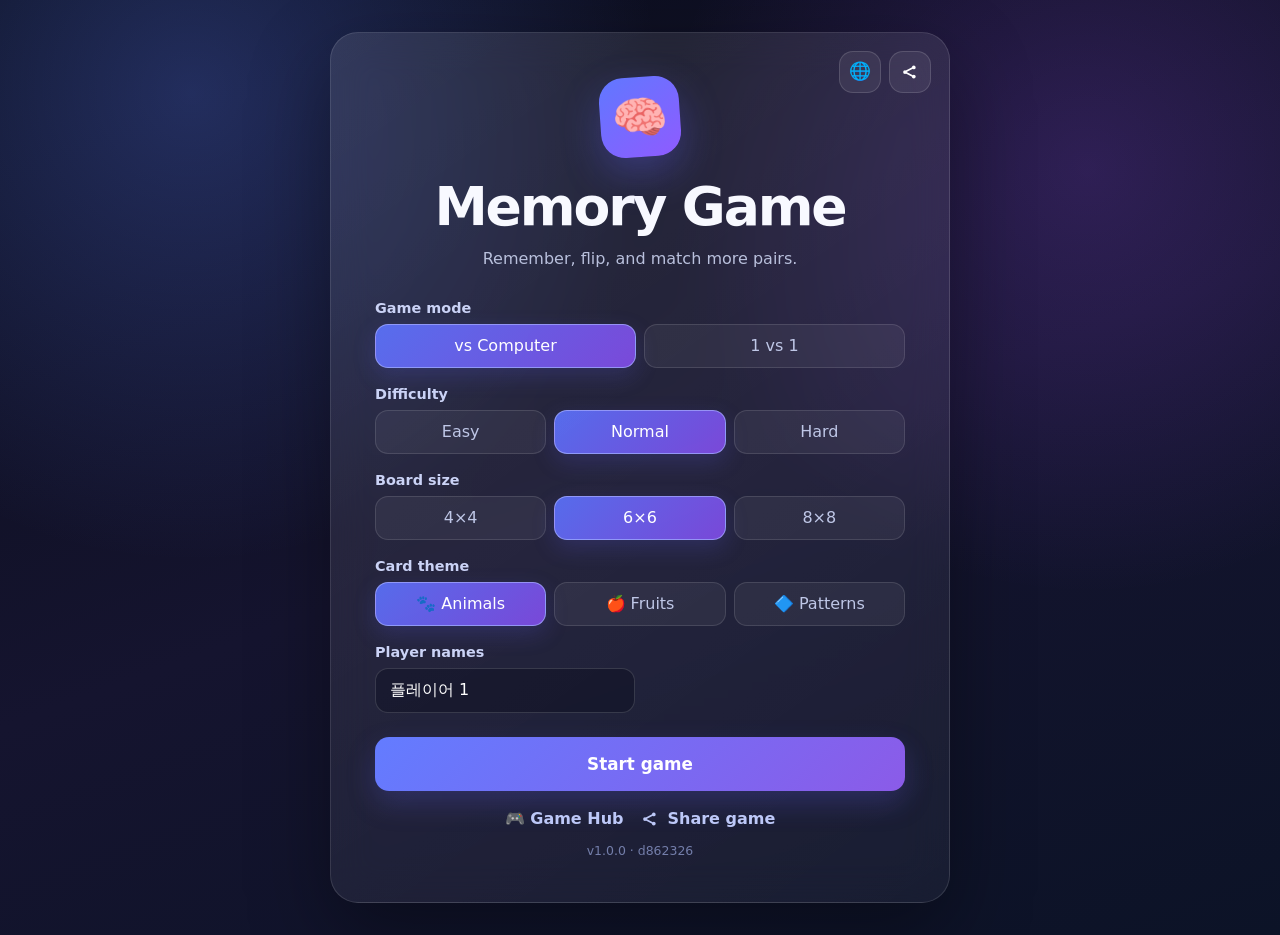
==== commit d7246374: "deploy: fiverocks-dev/memory-game@d862326c2b0c3b9450f4a57554fe7f0804dd9841" ====
--- a/index.html
+++ b/index.html
@@ -24,9 +24,9 @@
     <link rel="manifest" href="./assets/manifest-Bp7WjCGY.json" />
     <link rel="apple-touch-icon" href="./assets/icon-192-B2VyLwMa.png" />
     <title>메모리 게임 | Memory Game</title>
-    <script type="module" crossorigin src="./assets/index-XeCc8B_M.js"></script>
-    <link rel="stylesheet" crossorigin href="./assets/index-BoomgIYp.css">
-  <script>window.__MEMORY_GAME_RELEASE__ = {"version":"v0.2.1","sourceSha":"148384fee3be29767a33fba3cd9cb3a5c0455f1d"};</script>
+    <script type="module" crossorigin src="./assets/index-987q2_t2.js"></script>
+    <link rel="stylesheet" crossorigin href="./assets/index-DWQgYwLz.css">
+  <script>window.__MEMORY_GAME_RELEASE__ = {"version":"v1.0.0","sourceSha":"d862326c2b0c3b9450f4a57554fe7f0804dd9841"};</script>
 </head>
   <body>
     <div id="root"></div>
--- a/assets/index-DWQgYwLz.css
+++ b/assets/index-DWQgYwLz.css
@@ -0,0 +1 @@
+:root{color:#f7f8ff;font-synthesis:none;text-rendering:optimizelegibility;background:#0b1020;font-family:Inter,ui-rounded,Segoe UI,system-ui,-apple-system,sans-serif}*{box-sizing:border-box}html,body,#root{min-height:100%;margin:0}html,body{min-height:100dvh}body{color:#f8f9ff;background:radial-gradient(circle at 15% 10%,#5c7eff47,#0000 34%),radial-gradient(circle at 85% 18%,#a052ff33,#0000 32%),linear-gradient(160deg,#0a0d1b 0%,#15142f 52%,#0c1327 100%);min-width:320px;min-height:100vh}button,input{font:inherit}button{-webkit-tap-highlight-color:transparent}button:focus-visible,input:focus-visible,a:focus-visible{outline-offset:3px;outline:3px solid #82a6ffbf}.app-shell{flex-direction:column;justify-content:center;width:min(100%,1080px);min-height:100dvh;margin:0 auto;padding:clamp(16px,3vw,32px);display:flex}.glass-card{-webkit-backdrop-filter:blur(20px);backdrop-filter:blur(20px);background:linear-gradient(145deg,#ffffff1a,#ffffff0b);border:1px solid #ffffff1f;border-radius:28px;position:relative;box-shadow:0 30px 80px #0000005c}.lobby-card{width:min(100%,620px);margin:auto;padding:clamp(24px,5vw,44px)}.top-actions{z-index:4;gap:8px;display:flex;position:absolute;top:18px;right:18px}.icon-button{color:#fff;cursor:pointer;background:#ffffff12;border:1px solid #ffffff24;border-radius:14px;place-items:center;width:42px;height:42px;padding:0;font-size:1.1rem;line-height:1;transition:transform .18s,background .18s;display:grid}.icon-button:hover{background:#ffffff21;transform:translateY(-2px)}.language-selector{position:relative}.language-menu{background:#11142af7;border:1px solid #ffffff21;border-radius:16px;width:210px;padding:8px;position:absolute;top:50px;right:0;box-shadow:0 18px 44px #0000006b}.language-menu button{color:#dfe5ff;cursor:pointer;text-align:left;background:0 0;border:0;border-radius:10px;align-items:center;gap:10px;width:100%;padding:10px 12px;display:flex}.language-menu button:hover,.language-menu button.active{color:#fff;background:#7184ff2e}.hero-mark{background:linear-gradient(145deg,#6078ff,#8f5bff);border-radius:24px;place-items:center;width:80px;height:80px;margin:0 auto 18px;font-size:2.8rem;display:grid;transform:rotate(-4deg);box-shadow:0 16px 40px #6264ff52}h1,h2,p{margin-top:0}.lobby-card h1,.result-card h1{text-align:center;letter-spacing:-.04em;margin-bottom:8px;font-size:clamp(2rem,7vw,3.35rem)}.subtitle{text-align:center;color:#b9c0dc;margin-bottom:28px;line-height:1.6}.settings-grid{gap:18px;display:grid}.setting>label{color:#cbd3f6;margin-bottom:8px;font-size:.9rem;font-weight:700;display:block}.segment{grid-auto-columns:1fr;grid-auto-flow:column;gap:8px;display:grid}.segment button{color:#bfc7e7;cursor:pointer;background:#ffffff0e;border:1px solid #ffffff1f;border-radius:13px;min-height:44px;transition:transform .16s,border-color .16s,background .16s,color .16s}.segment button:hover{border-color:#96a5ff7a;transform:translateY(-1px)}.segment button.selected{color:#fff;background:linear-gradient(135deg,#5c75ffe6,#844eeae6);border-color:#a4aeffb8;box-shadow:0 8px 22px #5253d33d}.name-grid{grid-template-columns:repeat(2,minmax(0,1fr));gap:10px;display:grid}.name-grid input{color:#fff;background:#04081852;border:1px solid #ffffff24;border-radius:13px;width:100%;padding:12px 14px}.primary-button,.secondary-button,.danger-button,.text-button{cursor:pointer;border:0;border-radius:14px;min-height:46px;padding:0 18px;font-weight:800;transition:transform .16s,box-shadow .16s,background .16s}.primary-button{color:#fff;background:linear-gradient(135deg,#637cff,#8b5be8);box-shadow:0 12px 28px #5553d247}.primary-button:hover,.secondary-button:hover,.danger-button:hover{transform:translateY(-2px)}.secondary-button{color:#e6eaff;background:#ffffff13;border:1px solid #ffffff26}.danger-button{color:#fff;background:linear-gradient(135deg,#f35f7b,#c83f67)}.text-button{color:#b9c4ee;background:0 0}.start-button{width:100%;min-height:54px;margin-top:24px;font-size:1.05rem}.lobby-footer{flex-wrap:wrap;justify-content:center;align-items:center;gap:16px;margin-top:18px;display:flex}.lobby-footer a,.lobby-footer button{color:#bdc8f8;cursor:pointer;background:0 0;border:0;padding:0;font-weight:700;text-decoration:none}.lobby-footer a:hover,.lobby-footer button:hover{color:#fff;text-decoration:underline}.build-label{text-align:center;color:#747eaa;margin:14px 0 0;font-size:.78rem}.game-shell{grid-template-rows:auto minmax(0,1fr) auto;justify-content:stretch;gap:clamp(8px,1.8vh,18px);height:100dvh;min-height:0;display:grid;overflow:hidden}.game-header{grid-template-columns:minmax(100px,1fr) minmax(180px,1.3fr) minmax(100px,1fr);align-items:center;gap:14px;display:grid}.player-panel{background:#ffffff0d;border:1px solid #ffffff1a;border-radius:18px;justify-content:space-between;align-items:center;gap:12px;min-width:0;padding:14px 18px;transition:all .25s;display:flex}.player-panel span{white-space:nowrap;text-overflow:ellipsis;color:#c6cdea;font-weight:700;overflow:hidden}.player-panel strong{font-size:1.8rem}.player-panel.active{background:#6077ff29;border-color:#8597ff8c;transform:translateY(-2px);box-shadow:0 10px 28px #444fbe29}.game-status{text-align:center;gap:5px;display:grid}.game-status strong{font-size:clamp(.95rem,2vw,1.15rem)}.game-status span{color:#949dbc;font-size:.86rem}.board-wrap{background:#ffffff09;border:1px solid #ffffff14;border-radius:24px;place-items:center;width:100%;min-height:0;padding:clamp(6px,1.5vw,18px);display:grid;overflow:hidden}.game-board{aspect-ratio:1;gap:clamp(4px,.9vw,9px);width:min(100%,760px);height:auto;max-height:100%;display:grid}.game-board[data-size="4"]{grid-template-columns:repeat(4,1fr);max-width:620px}.game-board[data-size="6"]{grid-template-columns:repeat(6,1fr)}.game-board[data-size="8"]{grid-template-columns:repeat(8,1fr)}.memory-card{aspect-ratio:1;perspective:900px;cursor:pointer;background:0 0;border:0;border-radius:16px;padding:0}.memory-card:disabled{cursor:default}.card-inner{width:100%;height:100%;transform-style:preserve-3d;transition:transform .48s cubic-bezier(.2,.75,.2,1.08);display:block;position:relative}.memory-card.flipped .card-inner{transform:rotateY(180deg)}.card-face{backface-visibility:hidden;border:1px solid #ffffff24;border-radius:clamp(8px,1.6vw,16px);place-items:center;display:grid;position:absolute;inset:0;box-shadow:0 8px 18px #0003}.card-back{color:#ffffff9e;background:linear-gradient(145deg,#ffffff1f,#0000 45%),linear-gradient(135deg,#5269e8,#7446c8);font-size:clamp(1rem,4vw,2.8rem);font-weight:900}.card-front{background:linear-gradient(145deg,#21264cfa,#12162ffa);line-height:1;overflow:hidden;transform:rotateY(180deg)}.game-board[data-size="4"] .card-front{font-size:clamp(3rem,18vw,7.5rem)}.game-board[data-size="6"] .card-front{font-size:clamp(2.35rem,12vw,5.5rem)}.game-board[data-size="8"] .card-front{font-size:clamp(1.8rem,8.5vw,4.2rem)}.memory-card.matched .card-front{border-color:#63e7aab8;animation:.52s matchedPulse;box-shadow:0 0 0 2px #63e7aa21,0 0 28px #40d69733}@keyframes matchedPulse{50%{transform:rotateY(180deg)scale(1.08)}}.game-actions{padding-bottom:max(8px, env(safe-area-inset-bottom));justify-content:center;gap:10px;display:flex}.result-card{text-align:center;width:min(100%,560px);margin:auto;padding:clamp(28px,5vw,48px)}.result-orb{background:#ffffff14;border-radius:50%;place-items:center;width:88px;height:88px;margin:0 auto 18px;font-size:2.7rem;display:grid;box-shadow:inset 0 0 0 1px #ffffff1f}.eyebrow{text-transform:uppercase;letter-spacing:.14em;color:#8994c4;margin-bottom:8px;font-size:.76rem;font-weight:800}.final-score{grid-template-columns:1fr auto 1fr;align-items:end;gap:18px;margin:30px 0 14px;display:grid}.final-score div{gap:4px;display:grid}.final-score span{color:#adb6da;text-overflow:ellipsis;font-weight:700;overflow:hidden}.final-score strong{font-size:clamp(2.6rem,9vw,4.8rem);line-height:1}.final-score b{color:#717ba4;padding-bottom:8px;font-size:2rem}.result-meta{color:#8f99bd}.result-actions{grid-template-columns:1fr 1fr;gap:10px;margin-top:28px;display:grid}.result-actions .text-button{grid-column:1/-1}.modal-backdrop{z-index:20;-webkit-backdrop-filter:blur(9px);backdrop-filter:blur(9px);background:#03050fad;place-items:center;padding:20px;animation:.16s fadeIn;display:grid;position:fixed;inset:0}.confirm-dialog{text-align:center;background:#171a34;border:1px solid #ffffff24;border-radius:24px;width:min(100%,420px);padding:28px;animation:.2s popIn;box-shadow:0 30px 90px #00000080}.confirm-icon{margin-bottom:10px;font-size:2rem}.confirm-dialog h2{margin-bottom:10px}.confirm-dialog p{color:#afb7d6;line-height:1.55}.confirm-actions{grid-template-columns:1fr 1fr;gap:10px;margin-top:22px;display:grid}.toast{z-index:30;left:50%;bottom:max(24px, env(safe-area-inset-bottom));color:#fff;white-space:nowrap;background:#12162bf5;border:1px solid #ffffff24;border-radius:999px;padding:11px 16px;font-weight:700;position:fixed;transform:translate(-50%);box-shadow:0 12px 32px #00000059}@keyframes fadeIn{0%{opacity:0}}@keyframes popIn{0%{opacity:0;transform:translateY(8px)scale(.97)}}@media (width<=640px){.app-shell{padding:10px 12px}.game-shell,.game-header{gap:8px}.game-status{gap:2px}.game-status strong{font-size:.95rem}.game-status span{font-size:.78rem}.game-actions{padding-bottom:max(4px, env(safe-area-inset-bottom));gap:8px}.game-actions .secondary-button{min-height:42px}.lobby-card{border-radius:24px;padding:72px 18px 22px}.name-grid{grid-template-columns:1fr}.game-header{grid-template-columns:1fr 1fr}.game-status{order:3;grid-area:2/1/auto/-1}.player-panel{padding:10px 12px}.player-panel strong{font-size:1.45rem}.board-wrap{border-radius:18px;padding:6px}.game-board{width:100%;height:auto;max-height:100%}.game-actions .secondary-button{flex:1}.segment{gap:5px}.segment button{padding-inline:6px;font-size:.98rem;font-weight:700}}@media (prefers-reduced-motion:reduce){*,:before,:after{scroll-behavior:auto!important;transition-duration:.01ms!important;animation-duration:.01ms!important;animation-iteration-count:1!important}}@media (width<=640px) and (height<=760px){.game-shell{padding-top:6px;padding-bottom:6px}.player-panel{padding:8px 10px}.player-panel strong{font-size:1.25rem}.game-status strong{font-size:.88rem}.game-status span{font-size:.72rem}.game-actions .secondary-button{min-height:38px;padding-inline:12px}}.share-icon{fill:currentColor;stroke:currentColor;stroke-width:2.1px;stroke-linecap:round;stroke-linejoin:round;width:20px;height:20px;margin:0;display:block;overflow:visible}.share-icon circle{stroke:none}.share-action-button{justify-content:center;align-items:center;gap:8px;display:inline-flex}.hint-button{color:#fff5c2;cursor:pointer;background:linear-gradient(135deg,#ffc94433,#ff963424);border:1px solid #ffd65a57;border-radius:14px;min-height:46px;padding:10px 18px;font-weight:800}.hint-button:hover:not(:disabled){background:linear-gradient(135deg,#ffc94447,#ff963433)}.hint-button:disabled{opacity:.48;cursor:not-allowed}@media (width<=640px){.game-actions .hint-button{flex:1.15;min-height:42px;padding-inline:8px}}@media (width<=640px) and (height<=760px){.game-actions .hint-button{min-height:38px}}.start-splash-backdrop{z-index:24;-webkit-backdrop-filter:blur(7px);backdrop-filter:blur(7px);pointer-events:auto;background:#05081880;place-items:center;padding:20px;display:grid;position:fixed;inset:0}.start-splash-card{text-align:center;background:radial-gradient(circle at 50% 0,#8873ff57,#0000 52%),linear-gradient(145deg,#262a56fa,#141735fa);border:1px solid #ffffff2e;border-radius:30px;width:min(100%,390px);padding:clamp(28px,7vw,42px) 24px;animation:2s cubic-bezier(.22,.84,.24,1) both memory-game-start-splash;box-shadow:0 32px 90px #00000085,inset 0 1px #ffffff1a}.start-splash-icon{background:linear-gradient(145deg,#6078ff,#925cff);border-radius:26px;place-items:center;width:82px;height:82px;margin:0 auto 18px;font-size:2.8rem;display:grid;box-shadow:0 16px 38px #6459ef57}.start-splash-kicker{color:#aeb8e8;letter-spacing:.16em;text-transform:uppercase;margin-bottom:8px;font-size:.78rem;font-weight:900}.start-splash-card h2{letter-spacing:-.035em;margin:0;font-size:clamp(2rem,9vw,3.2rem);line-height:1.08}.start-splash-detail{color:#c6cdf0;margin:14px 0 0;font-size:clamp(.92rem,3.6vw,1.08rem);font-weight:750;line-height:1.45}@keyframes memory-game-start-splash{0%{opacity:0;transform:translateY(22px)scale(.72)rotate(-2deg)}14%{opacity:1;transform:translateY(-6px)scale(1.08)rotate(1deg)}24%{transform:translateY(1px)scale(.98)rotate(0)}34%,76%{opacity:1;transform:translateY(0)scale(1)}88%{opacity:1;transform:translateY(-2px)scale(.97)}to{opacity:0;transform:translateY(-10px)scale(.76)}}@media (width<=420px){.start-splash-card{border-radius:26px;padding-inline:20px}.start-splash-icon{border-radius:22px;width:72px;height:72px;font-size:2.45rem}}@media (prefers-reduced-motion:reduce){.start-splash-card{animation:none!important}}.language-menu{overscroll-behavior:contain;scrollbar-gutter:stable;max-height:min(70vh,540px);overflow-y:auto}.language-menu button{min-height:44px}.language-menu button span:last-child{overflow-wrap:anywhere;min-width:0}@media (width<=420px){.language-menu{width:min(250px,100vw - 40px);max-height:min(64vh,480px)}}
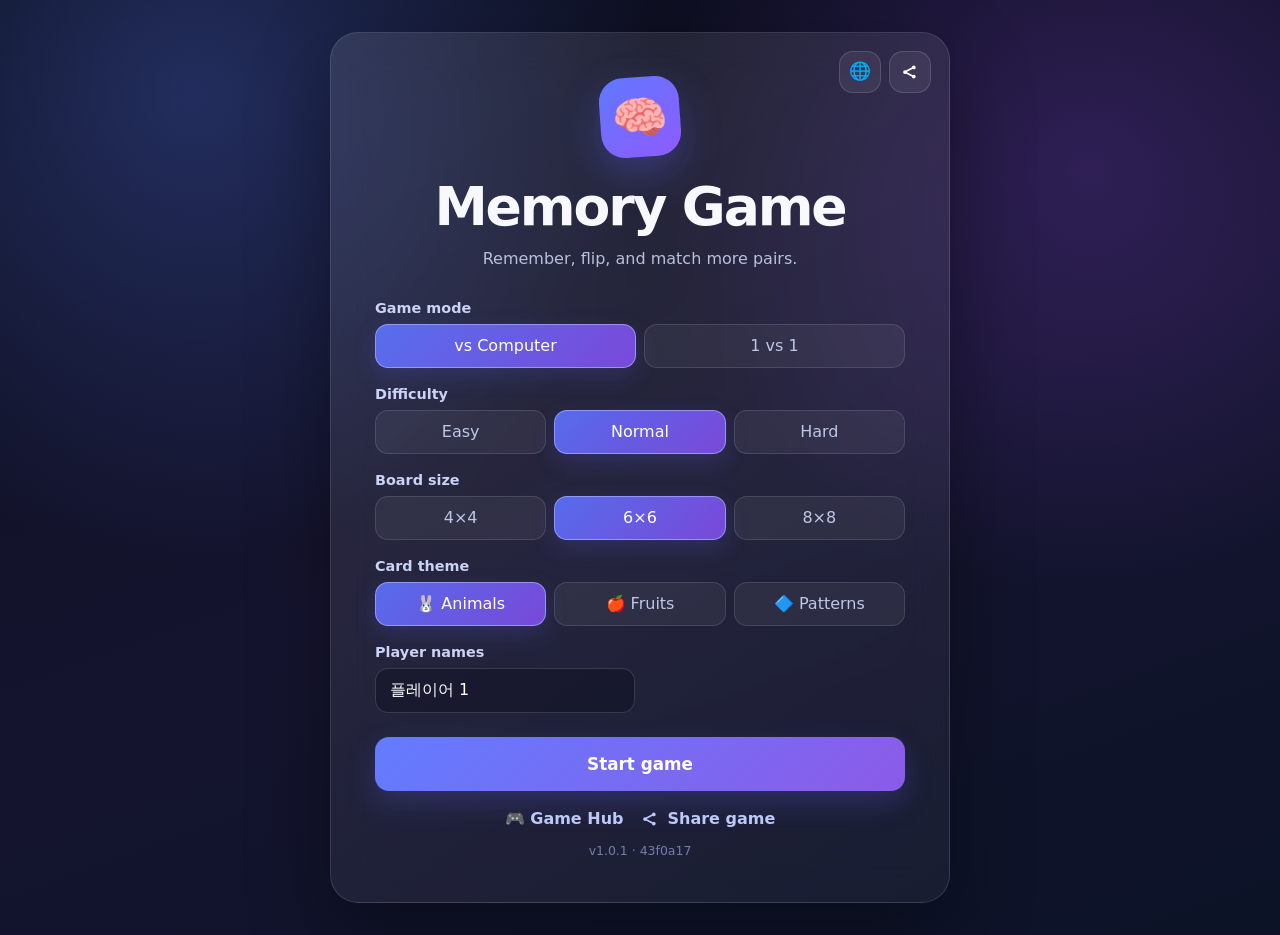
==== commit a02d461d: "deploy: fiverocks-dev/memory-game@43f0a17a7b601324725068b4397679f53337b298" ====
--- a/index.html
+++ b/index.html
@@ -24,9 +24,9 @@
     <link rel="manifest" href="./assets/manifest-Bp7WjCGY.json" />
     <link rel="apple-touch-icon" href="./assets/icon-192-B2VyLwMa.png" />
     <title>메모리 게임 | Memory Game</title>
-    <script type="module" crossorigin src="./assets/index-987q2_t2.js"></script>
-    <link rel="stylesheet" crossorigin href="./assets/index-DWQgYwLz.css">
-  <script>window.__MEMORY_GAME_RELEASE__ = {"version":"v1.0.0","sourceSha":"d862326c2b0c3b9450f4a57554fe7f0804dd9841"};</script>
+    <script type="module" crossorigin src="./assets/index-VAW_sIE4.js"></script>
+    <link rel="stylesheet" crossorigin href="./assets/index-X0Y9UHJw.css">
+  <script>window.__MEMORY_GAME_RELEASE__ = {"version":"v1.0.1","sourceSha":"43f0a17a7b601324725068b4397679f53337b298"};</script>
 </head>
   <body>
     <div id="root"></div>
--- a/assets/index-X0Y9UHJw.css
+++ b/assets/index-X0Y9UHJw.css
@@ -0,0 +1 @@
+:root{color:#f7f8ff;font-synthesis:none;text-rendering:optimizelegibility;background:#0b1020;font-family:Inter,ui-rounded,Segoe UI,system-ui,-apple-system,sans-serif}*{box-sizing:border-box}html,body,#root{min-height:100%;margin:0}html,body{min-height:100dvh}body{color:#f8f9ff;background:radial-gradient(circle at 15% 10%,#5c7eff47,#0000 34%),radial-gradient(circle at 85% 18%,#a052ff33,#0000 32%),linear-gradient(160deg,#0a0d1b 0%,#15142f 52%,#0c1327 100%);min-width:320px;min-height:100vh}button,input{font:inherit}button{-webkit-tap-highlight-color:transparent}button:focus-visible,input:focus-visible,a:focus-visible{outline-offset:3px;outline:3px solid #82a6ffbf}.app-shell{flex-direction:column;justify-content:center;width:min(100%,1080px);min-height:100dvh;margin:0 auto;padding:clamp(16px,3vw,32px);display:flex}.glass-card{-webkit-backdrop-filter:blur(20px);backdrop-filter:blur(20px);background:linear-gradient(145deg,#ffffff1a,#ffffff0b);border:1px solid #ffffff1f;border-radius:28px;position:relative;box-shadow:0 30px 80px #0000005c}.lobby-card{width:min(100%,620px);margin:auto;padding:clamp(24px,5vw,44px)}.top-actions{z-index:4;gap:8px;display:flex;position:absolute;top:18px;right:18px}.icon-button{color:#fff;cursor:pointer;background:#ffffff12;border:1px solid #ffffff24;border-radius:14px;place-items:center;width:42px;height:42px;padding:0;font-size:1.1rem;line-height:1;transition:transform .18s,background .18s;display:grid}.icon-button:hover{background:#ffffff21;transform:translateY(-2px)}.language-selector{position:relative}.language-menu{background:#11142af7;border:1px solid #ffffff21;border-radius:16px;width:210px;padding:8px;position:absolute;top:50px;right:0;box-shadow:0 18px 44px #0000006b}.language-menu button{color:#dfe5ff;cursor:pointer;text-align:left;background:0 0;border:0;border-radius:10px;align-items:center;gap:10px;width:100%;padding:10px 12px;display:flex}.language-menu button:hover,.language-menu button.active{color:#fff;background:#7184ff2e}.hero-mark{background:linear-gradient(145deg,#6078ff,#8f5bff);border-radius:24px;place-items:center;width:80px;height:80px;margin:0 auto 18px;font-size:2.8rem;display:grid;transform:rotate(-4deg);box-shadow:0 16px 40px #6264ff52}h1,h2,p{margin-top:0}.lobby-card h1,.result-card h1{text-align:center;letter-spacing:-.04em;margin-bottom:8px;font-size:clamp(2rem,7vw,3.35rem)}.subtitle{text-align:center;color:#b9c0dc;margin-bottom:28px;line-height:1.6}.settings-grid{gap:18px;display:grid}.setting>label{color:#cbd3f6;margin-bottom:8px;font-size:.9rem;font-weight:700;display:block}.segment{grid-auto-columns:1fr;grid-auto-flow:column;gap:8px;display:grid}.segment button{color:#bfc7e7;cursor:pointer;background:#ffffff0e;border:1px solid #ffffff1f;border-radius:13px;min-height:44px;transition:transform .16s,border-color .16s,background .16s,color .16s}.segment button:hover{border-color:#96a5ff7a;transform:translateY(-1px)}.segment button.selected{color:#fff;background:linear-gradient(135deg,#5c75ffe6,#844eeae6);border-color:#a4aeffb8;box-shadow:0 8px 22px #5253d33d}.name-grid{grid-template-columns:repeat(2,minmax(0,1fr));gap:10px;display:grid}.name-grid input{color:#fff;background:#04081852;border:1px solid #ffffff24;border-radius:13px;width:100%;padding:12px 14px}.primary-button,.secondary-button,.danger-button,.text-button{cursor:pointer;border:0;border-radius:14px;min-height:46px;padding:0 18px;font-weight:800;transition:transform .16s,box-shadow .16s,background .16s}.primary-button{color:#fff;background:linear-gradient(135deg,#637cff,#8b5be8);box-shadow:0 12px 28px #5553d247}.primary-button:hover,.secondary-button:hover,.danger-button:hover{transform:translateY(-2px)}.secondary-button{color:#e6eaff;background:#ffffff13;border:1px solid #ffffff26}.danger-button{color:#fff;background:linear-gradient(135deg,#f35f7b,#c83f67)}.text-button{color:#b9c4ee;background:0 0}.start-button{width:100%;min-height:54px;margin-top:24px;font-size:1.05rem}.lobby-footer{flex-wrap:wrap;justify-content:center;align-items:center;gap:16px;margin-top:18px;display:flex}.lobby-footer a,.lobby-footer button{color:#bdc8f8;cursor:pointer;background:0 0;border:0;padding:0;font-weight:700;text-decoration:none}.lobby-footer a:hover,.lobby-footer button:hover{color:#fff;text-decoration:underline}.build-label{text-align:center;color:#747eaa;margin:14px 0 0;font-size:.78rem}.game-shell{grid-template-rows:auto minmax(0,1fr) auto;justify-content:stretch;gap:clamp(8px,1.8vh,18px);height:100dvh;min-height:0;display:grid;overflow:hidden}.game-header{grid-template-columns:minmax(100px,1fr) minmax(180px,1.3fr) minmax(100px,1fr);align-items:center;gap:14px;display:grid}.player-panel{background:#ffffff0d;border:1px solid #ffffff1a;border-radius:18px;justify-content:space-between;align-items:center;gap:12px;min-width:0;padding:14px 18px;transition:all .25s;display:flex}.player-panel span{white-space:nowrap;text-overflow:ellipsis;color:#c6cdea;font-weight:700;overflow:hidden}.player-panel strong{font-size:1.8rem}.player-panel.active{background:#6077ff29;border-color:#8597ff8c;transform:translateY(-2px);box-shadow:0 10px 28px #444fbe29}.game-status{text-align:center;gap:5px;display:grid}.game-status strong{font-size:clamp(.95rem,2vw,1.15rem)}.game-status span{color:#949dbc;font-size:.86rem}.board-wrap{background:#ffffff09;border:1px solid #ffffff14;border-radius:24px;place-items:center;width:100%;min-height:0;padding:clamp(6px,1.5vw,18px);display:grid;overflow:hidden}.game-board{aspect-ratio:1;gap:clamp(4px,.9vw,9px);width:min(100%,760px);height:auto;max-height:100%;display:grid}.game-board[data-size="4"]{grid-template-columns:repeat(4,1fr);max-width:620px}.game-board[data-size="6"]{grid-template-columns:repeat(6,1fr)}.game-board[data-size="8"]{grid-template-columns:repeat(8,1fr)}.memory-card{aspect-ratio:1;perspective:900px;cursor:pointer;background:0 0;border:0;border-radius:16px;padding:0}.memory-card:disabled{cursor:default}.card-inner{width:100%;height:100%;transform-style:preserve-3d;transition:transform .48s cubic-bezier(.2,.75,.2,1.08);display:block;position:relative}.memory-card.flipped .card-inner{transform:rotateY(180deg)}.card-face{backface-visibility:hidden;border:1px solid #ffffff24;border-radius:clamp(8px,1.6vw,16px);place-items:center;display:grid;position:absolute;inset:0;box-shadow:0 8px 18px #0003}.card-back{color:#ffffff9e;background:linear-gradient(145deg,#ffffff1f,#0000 45%),linear-gradient(135deg,#5269e8,#7446c8);font-size:clamp(1rem,4vw,2.8rem);font-weight:900}.card-front{background:linear-gradient(145deg,#21264cfa,#12162ffa);line-height:1;overflow:hidden;transform:rotateY(180deg)}.game-board[data-size="4"] .card-front{font-size:clamp(3rem,18vw,7.5rem)}.game-board[data-size="6"] .card-front{font-size:clamp(2.35rem,12vw,5.5rem)}.game-board[data-size="8"] .card-front{font-size:clamp(1.8rem,8.5vw,4.2rem)}.game-board.theme-patterns .card-front{font-family:Apple Color Emoji,Segoe UI Emoji,Noto Color Emoji,system-ui,sans-serif;font-weight:400}.memory-card.matched .card-front{border-color:#63e7aab8;animation:.52s matchedPulse;box-shadow:0 0 0 2px #63e7aa21,0 0 28px #40d69733}@keyframes matchedPulse{50%{transform:rotateY(180deg)scale(1.08)}}.game-actions{padding-bottom:max(8px, env(safe-area-inset-bottom));justify-content:center;gap:10px;display:flex}.result-card{text-align:center;width:min(100%,560px);margin:auto;padding:clamp(28px,5vw,48px)}.result-orb{background:#ffffff14;border-radius:50%;place-items:center;width:88px;height:88px;margin:0 auto 18px;font-size:2.7rem;display:grid;box-shadow:inset 0 0 0 1px #ffffff1f}.eyebrow{text-transform:uppercase;letter-spacing:.14em;color:#8994c4;margin-bottom:8px;font-size:.76rem;font-weight:800}.final-score{grid-template-columns:1fr auto 1fr;align-items:end;gap:18px;margin:30px 0 14px;display:grid}.final-score div{gap:4px;display:grid}.final-score span{color:#adb6da;text-overflow:ellipsis;font-weight:700;overflow:hidden}.final-score strong{font-size:clamp(2.6rem,9vw,4.8rem);line-height:1}.final-score b{color:#717ba4;padding-bottom:8px;font-size:2rem}.result-meta{color:#8f99bd}.result-actions{grid-template-columns:1fr 1fr;gap:10px;margin-top:28px;display:grid}.result-actions .text-button{grid-column:1/-1}.modal-backdrop{z-index:20;-webkit-backdrop-filter:blur(9px);backdrop-filter:blur(9px);background:#03050fad;place-items:center;padding:20px;animation:.16s fadeIn;display:grid;position:fixed;inset:0}.confirm-dialog{text-align:center;background:#171a34;border:1px solid #ffffff24;border-radius:24px;width:min(100%,420px);padding:28px;animation:.2s popIn;box-shadow:0 30px 90px #00000080}.confirm-icon{margin-bottom:10px;font-size:2rem}.confirm-dialog h2{margin-bottom:10px}.confirm-dialog p{color:#afb7d6;line-height:1.55}.confirm-actions{grid-template-columns:1fr 1fr;gap:10px;margin-top:22px;display:grid}.toast{z-index:30;left:50%;bottom:max(24px, env(safe-area-inset-bottom));color:#fff;white-space:nowrap;background:#12162bf5;border:1px solid #ffffff24;border-radius:999px;padding:11px 16px;font-weight:700;position:fixed;transform:translate(-50%);box-shadow:0 12px 32px #00000059}@keyframes fadeIn{0%{opacity:0}}@keyframes popIn{0%{opacity:0;transform:translateY(8px)scale(.97)}}@media (width<=640px){.app-shell{padding:10px 12px}.game-shell,.game-header{gap:8px}.game-status{gap:2px}.game-status strong{font-size:.95rem}.game-status span{font-size:.78rem}.game-actions{padding-bottom:max(4px, env(safe-area-inset-bottom));gap:8px}.game-actions .secondary-button{min-height:42px}.lobby-card{border-radius:24px;padding:72px 18px 22px}.name-grid{grid-template-columns:1fr}.game-header{grid-template-columns:1fr 1fr}.game-status{order:3;grid-area:2/1/auto/-1}.player-panel{padding:10px 12px}.player-panel strong{font-size:1.45rem}.board-wrap{border-radius:18px;padding:6px}.game-board{width:100%;height:auto;max-height:100%}.game-actions .secondary-button{flex:1}.segment{gap:5px}.segment button{padding-inline:6px;font-size:.98rem;font-weight:700}}@media (prefers-reduced-motion:reduce){*,:before,:after{scroll-behavior:auto!important;transition-duration:.01ms!important;animation-duration:.01ms!important;animation-iteration-count:1!important}}@media (width<=640px) and (height<=760px){.game-shell{padding-top:6px;padding-bottom:6px}.player-panel{padding:8px 10px}.player-panel strong{font-size:1.25rem}.game-status strong{font-size:.88rem}.game-status span{font-size:.72rem}.game-actions .secondary-button{min-height:38px;padding-inline:12px}}.share-icon{fill:currentColor;stroke:currentColor;stroke-width:2.1px;stroke-linecap:round;stroke-linejoin:round;width:20px;height:20px;margin:0;display:block;overflow:visible}.share-icon circle{stroke:none}.share-action-button{justify-content:center;align-items:center;gap:8px;display:inline-flex}.hint-button{color:#fff5c2;cursor:pointer;background:linear-gradient(135deg,#ffc94433,#ff963424);border:1px solid #ffd65a57;border-radius:14px;min-height:46px;padding:10px 18px;font-weight:800}.hint-button:hover:not(:disabled){background:linear-gradient(135deg,#ffc94447,#ff963433)}.hint-button:disabled{opacity:.48;cursor:not-allowed}@media (width<=640px){.game-actions .hint-button{flex:1.15;min-height:42px;padding-inline:8px}}@media (width<=640px) and (height<=760px){.game-actions .hint-button{min-height:38px}}.player-panel.player-1{--player-accent:#8fa9ff;--player-surface:#6077ff33}.player-panel.player-2{--player-accent:#ffc47d;--player-surface:#ffa4412b}.player-panel.active{background:var(--player-surface);border-color:var(--player-accent)}.player-panel>span{align-items:center;gap:7px;min-width:0;display:inline-flex}.player-marker{border:1px solid var(--player-accent);width:21px;height:21px;color:var(--player-accent);border-radius:50%;flex:none;place-items:center;font-size:.72rem;display:inline-grid}.memory-card.owner-1{--card-owner-accent:#8fa9ff;--card-owner-surface:#324b90}.memory-card.owner-2{--card-owner-accent:#ffc47d;--card-owner-surface:#885022}.memory-card.flipped[class*=owner-] .card-front{border:2px solid var(--card-owner-accent);box-shadow:inset 0 0 0 1px var(--card-owner-accent), 0 0 13px var(--card-owner-accent)}.memory-card.matched[class*=owner-] .card-front{background:linear-gradient(145deg, var(--card-owner-surface), #171b36);box-shadow:inset 0 0 0 1px var(--card-owner-accent), 0 0 20px var(--card-owner-accent)}@media (width<=640px){.player-panel>span{gap:4px}.player-marker{width:18px;height:18px}}.start-splash-backdrop{z-index:24;-webkit-backdrop-filter:blur(7px);backdrop-filter:blur(7px);pointer-events:auto;background:#05081880;place-items:center;padding:20px;display:grid;position:fixed;inset:0}.start-splash-card{text-align:center;background:radial-gradient(circle at 50% 0,#8873ff57,#0000 52%),linear-gradient(145deg,#262a56fa,#141735fa);border:1px solid #ffffff2e;border-radius:30px;width:min(100%,390px);padding:clamp(28px,7vw,42px) 24px;animation:2s cubic-bezier(.22,.84,.24,1) both memory-game-start-splash;box-shadow:0 32px 90px #00000085,inset 0 1px #ffffff1a}.start-splash-icon{background:linear-gradient(145deg,#6078ff,#925cff);border-radius:26px;place-items:center;width:82px;height:82px;margin:0 auto 18px;font-size:2.8rem;display:grid;box-shadow:0 16px 38px #6459ef57}.start-splash-kicker{color:#aeb8e8;letter-spacing:.16em;text-transform:uppercase;margin-bottom:8px;font-size:.78rem;font-weight:900}.start-splash-card h2{letter-spacing:-.035em;margin:0;font-size:clamp(2rem,9vw,3.2rem);line-height:1.08}.start-splash-detail{color:#c6cdf0;margin:14px 0 0;font-size:clamp(.92rem,3.6vw,1.08rem);font-weight:750;line-height:1.45}@keyframes memory-game-start-splash{0%{opacity:0;transform:translateY(22px)scale(.72)rotate(-2deg)}14%{opacity:1;transform:translateY(-6px)scale(1.08)rotate(1deg)}24%{transform:translateY(1px)scale(.98)rotate(0)}34%,76%{opacity:1;transform:translateY(0)scale(1)}88%{opacity:1;transform:translateY(-2px)scale(.97)}to{opacity:0;transform:translateY(-10px)scale(.76)}}@media (width<=420px){.start-splash-card{border-radius:26px;padding-inline:20px}.start-splash-icon{border-radius:22px;width:72px;height:72px;font-size:2.45rem}}@media (prefers-reduced-motion:reduce){.start-splash-card{animation:none!important}}.language-menu{overscroll-behavior:contain;scrollbar-gutter:stable;max-height:min(70vh,540px);overflow-y:auto}.language-menu button{min-height:44px}.language-menu button span:last-child{overflow-wrap:anywhere;min-width:0}@media (width<=420px){.language-menu{width:min(250px,100vw - 40px);max-height:min(64vh,480px)}}
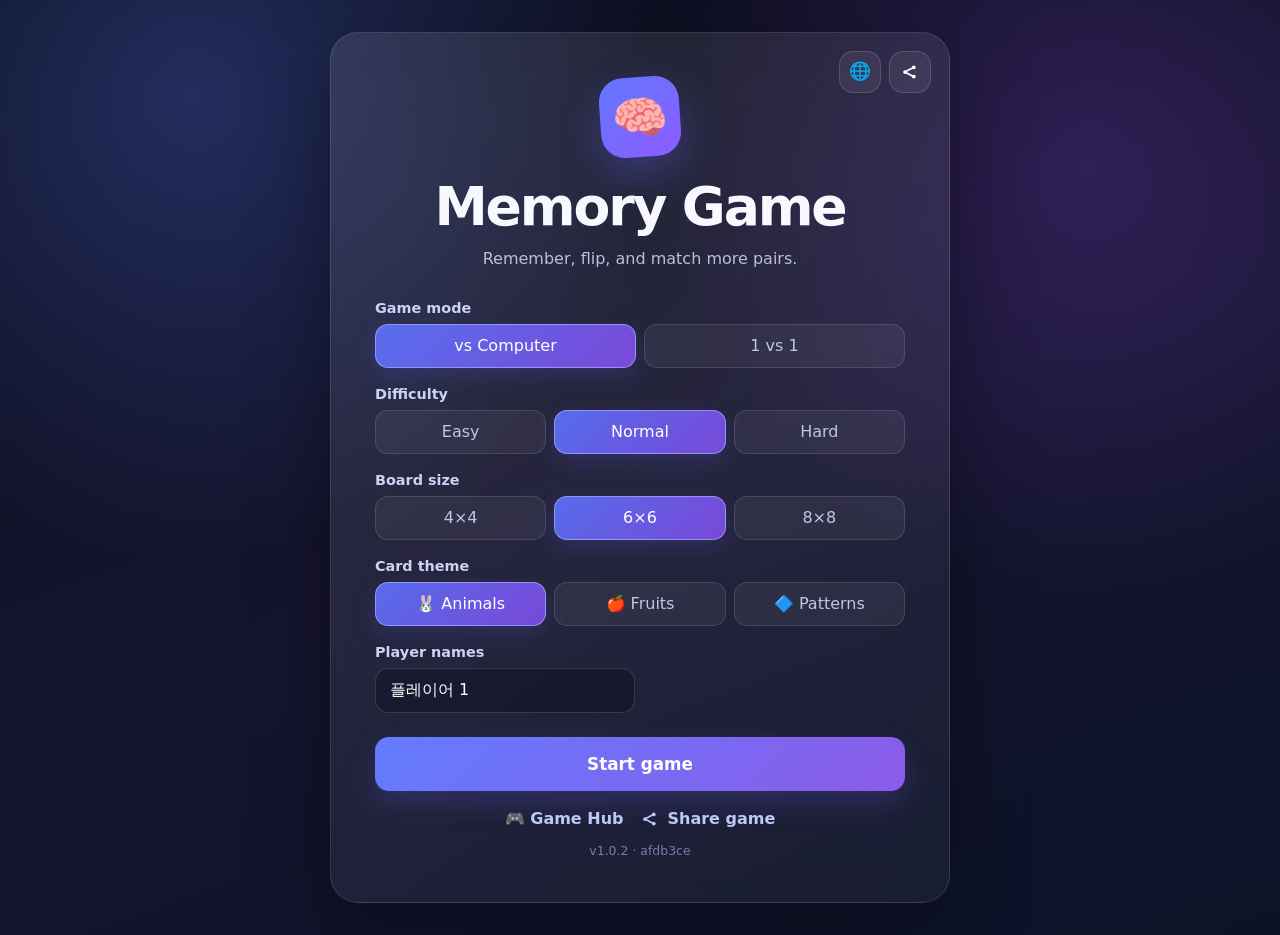
==== commit a01e2c3b: "deploy: fiverocks-dev/memory-game@afdb3ce5f968a8fa9d57350629755034c42cff90" ====
--- a/index.html
+++ b/index.html
@@ -22,11 +22,12 @@
     <meta name="apple-mobile-web-app-status-bar-style" content="black-translucent" />
     <meta name="apple-mobile-web-app-title" content="Memory Game" />
     <link rel="manifest" href="./assets/manifest-Bp7WjCGY.json" />
+    <link rel="icon" href="./assets/icon-192-B2VyLwMa.png" type="image/png" />
     <link rel="apple-touch-icon" href="./assets/icon-192-B2VyLwMa.png" />
     <title>메모리 게임 | Memory Game</title>
-    <script type="module" crossorigin src="./assets/index-VAW_sIE4.js"></script>
+    <script type="module" crossorigin src="./assets/index-Dj3dN1a_.js"></script>
     <link rel="stylesheet" crossorigin href="./assets/index-X0Y9UHJw.css">
-  <script>window.__MEMORY_GAME_RELEASE__ = {"version":"v1.0.1","sourceSha":"43f0a17a7b601324725068b4397679f53337b298"};</script>
+  <script>window.__MEMORY_GAME_RELEASE__ = {"version":"v1.0.2","sourceSha":"afdb3ce5f968a8fa9d57350629755034c42cff90"};</script>
 </head>
   <body>
     <div id="root"></div>
